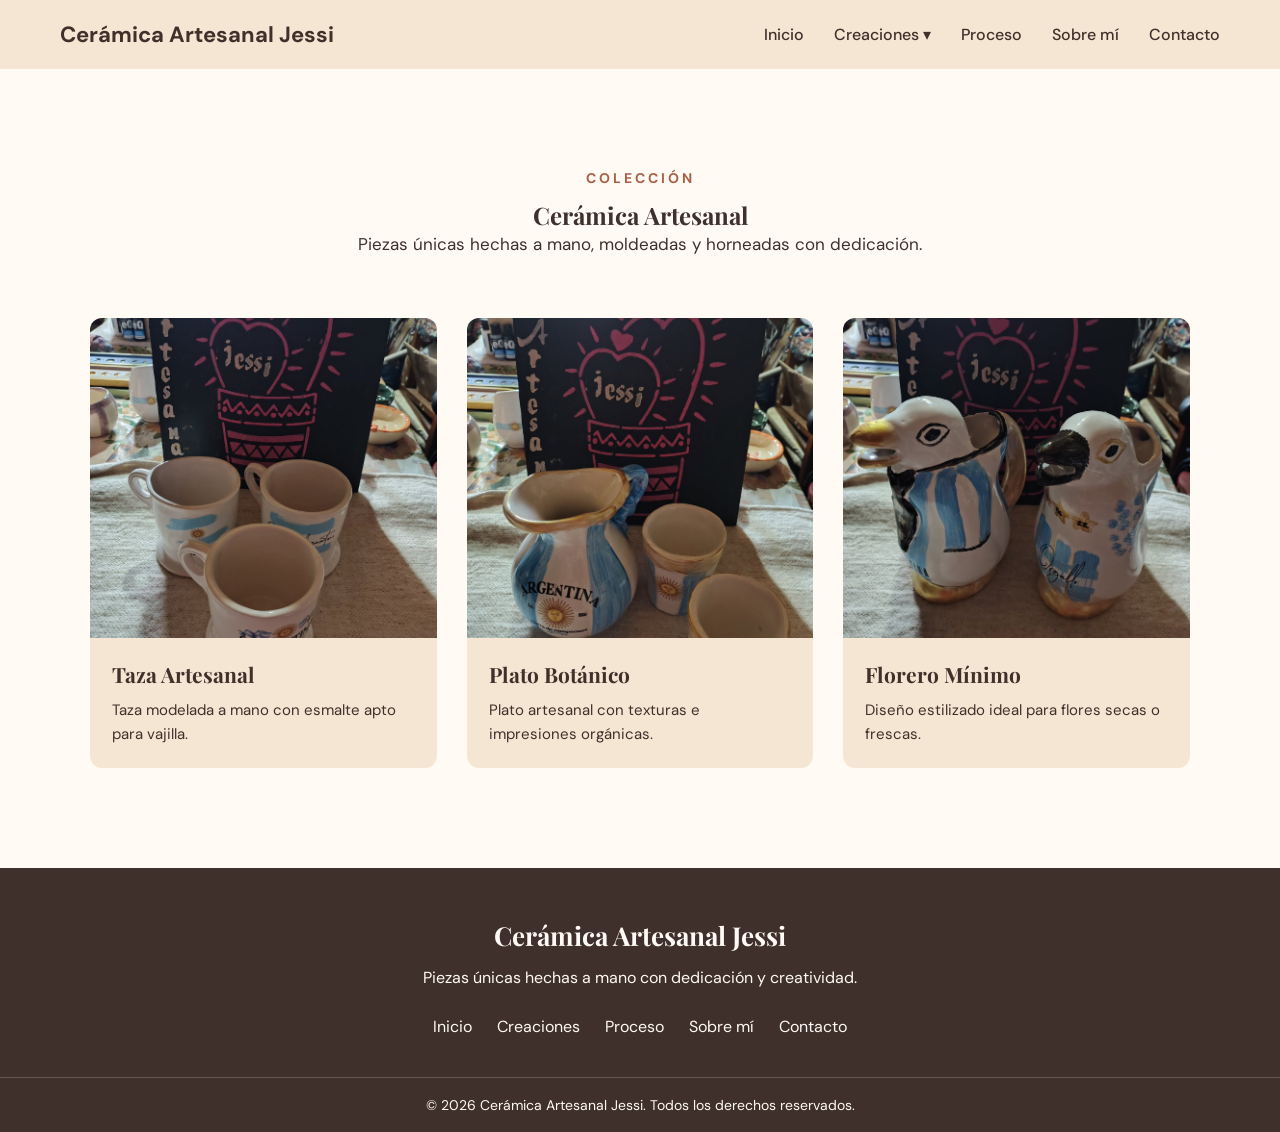
==== ceramica.html @ e585d8b5 "version 1.2" ====
<!DOCTYPE html>
<html lang="es">

<head>
    <meta charset="UTF-8">
    <meta name="viewport" content="width=device-width, initial-scale=1.0">
    <title> Cerámica Artesanal </title>

    <link rel="preconnect" href="https://fonts.googleapis.com">
    <link rel="preconnect" href="https://fonts.gstatic.com" crossorigin>
    <link href="https://fonts.googleapis.com/css2?family=DM+Sans:wght@400;500;600;700&family=Playfair+Display:wght@500;600;700&display=swap" rel="stylesheet">

    <link rel="stylesheet" href="css/style.css">
</head>

<body>

    <nav>
        <div class="logo">
            Cerámica Artesanal Jessi
        </div>

        <button class="menu-toggle" aria-label="Abrir menú">
            ☰
        </button>

        <ul>
            <li><a href="index.html">Inicio</a></li>
            <li class="dropdown">
                <a href="creaciones.html" class="dropdown-link">Creaciones ▾</a>
                <ul class="dropdown-menu">
                    <li><a href="ceramica.html">Cerámica</a></li>
                    <li><a href="sahumerios.html">Sahumerios</a></li>
                    <li><a href="jabones.html">Jabones</a></li>
                    <li><a href="velas.html">Velas</a></li>
                </ul>
            </li>
            <li><a href="index.html#proceso">Proceso</a></li>
            <li><a href="index.html#sobre-mi">Sobre mí</a></li>
            <li><a href="index.html#contacto">Contacto</a></li>
        </ul>
    </nav>

    <main>
        <section class="creaciones">

            <div class="seccion-titulo">
                <p class="subtitulo">COLECCIÓN</p>
                <h1>Cerámica Artesanal</h1>
                <p>
                    Piezas únicas hechas a mano, moldeadas y horneadas con dedicación.
                </p>
            </div>

            <div class="galeria">

                <div class="pieza">
                    <img src="img/pieza1.jpg" alt="Taza de cerámica artesanal">
                    <div class="pieza-info">
                        <h3>Taza Artesanal</h3>
                        <p>Taza modelada a mano con esmalte apto para vajilla.</p>
                    </div>
                </div>

                <div class="pieza">
                    <img src="img/pieza2.jpg" alt="Plato decorativo de cerámica">
                    <div class="pieza-info">
                        <h3>Plato Botánico</h3>
                        <p>Plato artesanal con texturas e impresiones orgánicas.</p>
                    </div>
                </div>

                <div class="pieza">
                    <img src="img/pieza3.jpg" alt="Florero de cerámica">
                    <div class="pieza-info">
                        <h3>Florero Mínimo</h3>
                        <p>Diseño estilizado ideal para flores secas o frescas.</p>
                    </div>
                </div>

            </div>

        </section>
    </main>

    <footer>
        <div class="footer-contenido">
            <h3>Cerámica Artesanal Jessi</h3>
            <p>Piezas únicas hechas a mano con dedicación y creatividad.</p>

            <div class="footer-links">
                <a href="index.html">Inicio</a>
                <a href="creaciones.html">Creaciones</a>
                <a href="index.html#proceso">Proceso</a>
                <a href="index.html#sobre-mi">Sobre mí</a>
                <a href="index.html#contacto">Contacto</a>
            </div>
        </div>

        <div class="footer-final">
            <p>© 2026 Cerámica Artesanal Jessi. Todos los derechos reservados.</p>
        </div>
    </footer>

    <script src="js/script.js"></script>

</body>

</html>
---- css/style.css ----
* {
  margin: 0;
  padding: 0;
  box-sizing: border-box;
  }

html {
scroll-behavior: smooth;
}

body {
font-family: "DM Sans", sans-serif;
h1,
h2,
h3 {
    font-family: "Playfair Display", serif;
}
background-color: #FFFAF3;
color: #3F302B;
}

nav {
width: 100%;
padding: 20px 60px;

display: flex;
justify-content: space-between;
align-items: center;

background-color: #F5E6D3;

}

.logo {
font-size: 22px;
font-weight: bold;
}

nav ul {
display: flex;
gap: 30px;
list-style: none;
}

nav a {
text-decoration: none;
color: #3F302B;
font-weight: 500;
}

nav a:hover {
color: #A85F45;
}

.hero {
min-height: 85vh;

display: flex;
align-items: center;
justify-content: center;

text-align: center;

padding: 40px 20px;

background-color: #F5E6D3;

background-image: linear-gradient(
rgba(63, 48, 43, 0.45),
rgba(63, 48, 43, 0.45)
), url("../img/hero.jpg");

background-size: cover;
background-position: center;
background-repeat: no-repeat;

color: white;


}

.hero-contenido {
max-width: 750px;
}

.hero .subtitulo {
font-size: 14px;
letter-spacing: 3px;
font-weight: bold;
color: #A85F45;
margin-bottom: 15px;
}

.hero h1 {
font-size: 56px;
line-height: 1.1;
margin-bottom: 20px;
}

.hero p {
font-size: 18px;
line-height: 1.6;
margin-bottom: 30px;
}

.boton {
    display: inline-block;

    padding: 14px 30px;

    background-color: #A85F45;
    color: white;

    text-decoration: none;
    font-weight: bold;

    border-radius: 5px;

    transition: transform 0.3s ease, background-color 0.3s ease;
}

.boton:hover {
    background-color: #6F5145;
    transform: translateY(-3px);
}

.boton:hover {
background-color: #6F5145;
}

.creaciones {
padding: 100px 60px;
background-color: #FFFAF3;
}

.seccion-titulo {
text-align: center;
max-width: 700px;
margin: 0 auto 60px;
}

.seccion-titulo .subtitulo {
font-size: 14px;
letter-spacing: 3px;
font-weight: bold;
color: #A85F45;
margin-bottom: 12px;
}

.seccion-titulo h2 {
font-size: 40px;
margin-bottom: 15px;
}

.seccion-titulo > p:last-child {
font-size: 17px;
line-height: 1.6;
}

.galeria {
display: grid;
grid-template-columns: repeat(3, 1fr);
gap: 30px;
max-width: 1100px;
margin: 0 auto;
}

.pieza {
    background-color: #F5E6D3;
    border-radius: 12px;
    overflow: hidden;
    transition: transform 0.3s ease, box-shadow 0.3s ease;
}

.pieza:hover {
    transform: translateY(-8px);
    box-shadow: 0 15px 30px rgba(63, 48, 43, 0.15);
}

.pieza img {
    width: 100%;
    height: 320px;
    object-fit: cover;
    display: block;
    transition: transform 0.5s ease;
}

.pieza:hover img {
    transform: scale(1.05);
}

.pieza-info {
    padding: 22px;
}

.pieza-info h3 {
    font-size: 21px;
    margin-bottom: 10px;
}

.pieza-info p {
    font-size: 15px;
    line-height: 1.6;
    margin: 0;
}

.proceso {
padding: 100px 60px;
background-color: #F5E6D3;
}

.pasos {
max-width: 1100px;
margin: 0 auto;

display: grid;
grid-template-columns: repeat(4, 1fr);
gap: 25px;

}

.paso {
background-color: #FFFAF3;
padding: 35px 25px;
border-radius: 12px;

text-align: center;

transition: transform 0.3s ease;

}

.paso:hover {
transform: translateY(-8px);
}

.paso span {
display: block;

font-size: 18px;
font-weight: bold;

color: #A85F45;

margin-bottom: 20px;

}

.paso h3 {
font-size: 22px;
margin-bottom: 15px;
}

.paso p {
font-size: 16px;
line-height: 1.6;
}

.sobre-mi {
padding: 100px 60px;

display: grid;
grid-template-columns: 1fr 1fr;
gap: 70px;

align-items: center;

max-width: 1200px;
margin: 0 auto;

}

.sobre-mi-imagen img {
width: 100%;
height: 500px;

object-fit: cover;

border-radius: 14px;

}

.sobre-mi-contenido {
max-width: 550px;
}

.sobre-mi-contenido .subtitulo {
font-size: 14px;
letter-spacing: 3px;
font-weight: bold;
color: #A85F45;

margin-bottom: 12px;

}

.sobre-mi-contenido h2 {
font-size: 42px;
margin-bottom: 25px;
}

.sobre-mi-contenido p {
font-size: 17px;
line-height: 1.8;
margin-bottom: 20px;
}

.contacto {
padding: 100px 60px;
background-color: #F5E6D3;
}

.contacto-contenido {
max-width: 1100px;
margin: 0 auto;

display: grid;
grid-template-columns: 1fr 1fr;
gap: 60px;

}

.contacto-info,
.contacto-formulario {
background-color: #FFFAF3;
padding: 40px;
border-radius: 14px;
}

.contacto-info h3,
.contacto-formulario h3 {
font-size: 28px;
margin-bottom: 25px;
}

.contacto-info p {
font-size: 17px;
margin-bottom: 18px;
}

.contacto-formulario form {
display: flex;
flex-direction: column;
gap: 15px;
}

.contacto-formulario input,
.contacto-formulario textarea {
width: 100%;
padding: 14px;

border: 1px solid #D8C2AD;
border-radius: 6px;

font-family: inherit;
font-size: 16px;

background-color: white;

}

.contacto-formulario textarea {
min-height: 150px;
resize: vertical;
}

.contacto-formulario button {
padding: 14px;

border: none;
border-radius: 6px;

background-color: #A85F45;
color: white;

font-size: 16px;
font-weight: bold;

cursor: pointer;

transition: 0.3s;

}

.contacto-formulario button:hover {
background-color: #6F5145;
}

.contacto-enlace {
    display: block;

    padding: 14px 16px;
    margin-bottom: 12px;

    border: 1px solid #E5D5C5;
    border-radius: 8px;

    color: #3F302B;
    text-decoration: none;
    font-size: 17px;

    transition: transform 0.3s ease, background-color 0.3s ease;
}

.contacto-enlace:hover {
    background-color: #F5E6D3;
    transform: translateX(5px);
}

.contacto-formulario input:focus,
.contacto-formulario textarea:focus {
    outline: none;
    border-color: #A85F45;
    box-shadow: 0 0 0 3px rgba(168, 95, 69, 0.12);
}

.contacto-formulario button {
    width: 100%;
}

footer {
background-color: #3F302B;
color: #FFFAF3;
padding-top: 50px;
}

.footer-contenido {
max-width: 1100px;
margin: 0 auto;
padding: 0 30px 40px;

text-align: center;

}

.footer-contenido h3 {
font-size: 26px;
margin-bottom: 12px;
}

.footer-contenido > p {
font-size: 16px;
line-height: 1.6;
margin-bottom: 25px;
}

.footer-links {
display: flex;
justify-content: center;
gap: 25px;
flex-wrap: wrap;
}

.footer-links a {
color: #FFFAF3;
text-decoration: none;
transition: 0.3s;
}

.footer-links a:hover {
color: #D8A18B;
}

.footer-final {
text-align: center;
padding: 18px;
border-top: 1px solid rgba(255, 250, 243, 0.2);
}

.footer-final p {
font-size: 14px;
}

.visor {
    position: fixed;
    top: 0;
    left: 0;

    width: 100%;
    height: 100%;

    background-color: rgba(0, 0, 0, 0.85);

    display: flex;
    align-items: center;
    justify-content: center;

    padding: 40px;

    z-index: 9999;

    cursor: pointer;
}

.visor img {
    max-width: 90%;
    max-height: 90%;

    object-fit: contain;

    border-radius: 10px;
}

/* ==============================
   RESPONSIVE
   ============================== */

@media (max-width: 900px) {

    nav {
        padding: 20px 30px;
    }

    nav ul {
        gap: 18px;
    }

    .categorias-creaciones {
    grid-template-columns: 1fr;
}

    .galeria {
        grid-template-columns: repeat(2, 1fr);
    }

    .pasos {
        grid-template-columns: repeat(2, 1fr);
    }

    .sobre-mi {
        grid-template-columns: 1fr;
        gap: 40px;
    }

    .sobre-mi-imagen img {
        height: 400px;
    }

    .contacto-contenido {
        grid-template-columns: 1fr;
    }

}

.menu-toggle {
    display: none;
}

@media (max-width: 600px) {

    nav {
    display: flex;
    flex-wrap: wrap;
    flex-direction: row;

    justify-content: space-between;
    align-items: center;

    gap: 0;

    padding: 20px;
}

nav ul {
    display: none;

    width: 100%;

    flex-direction: column;
    align-items: center;

    gap: 18px;

    padding-top: 20px;
}

nav ul.menu-abierto {
    display: flex;
}

    nav a {
        font-size: 14px;
    }

    .logo {
    font-size: 18px;
    white-space: nowrap;
    }

    .hero {
        min-height: 80vh;
        padding: 30px 20px;
    }

    .hero h1 {
        font-size: 40px;
    }

    .hero p {
        font-size: 16px;
    }

    .creaciones,
    .proceso,
    .sobre-mi,
    .contacto {
        padding: 70px 20px;
    }

    .seccion-titulo h2 {
        font-size: 32px;
    }

    .galeria {
        grid-template-columns: 1fr;
    }

    .pasos {
        grid-template-columns: 1fr;
    }

    .pieza img {
        height: 280px;
    }

    .sobre-mi-imagen img {
        height: 350px;
    }

    .contacto-info,
    .contacto-formulario {
        padding: 30px 25px;
    }

    .footer-links {
        gap: 15px;
    }

    .menu-toggle {
    display: block;

    background: none;
    border: none;

    font-size: 28px;
    color: #3F302B;

    cursor: pointer;
    }

    .menu-toggle {
    display: block;
}

    .creaciones-principal {
    padding: 70px 20px;
}

.categoria-imagen {
    height: 240px;
}

.categoria-contenido h2 {
    font-size: 24px;
}

}

.pieza,
.paso,
.sobre-mi-imagen,
.sobre-mi-contenido,
.contacto-info,
.contacto-formulario {
    opacity: 0;
    transform: translateY(30px);
    transition: opacity 0.7s ease, transform 0.7s ease;
}

.mostrar {
    opacity: 1;
    transform: translateY(0);
}

.hero-contenido {
    animation: aparecerHero 1s ease-out;
}

@keyframes aparecerHero {
    from {
        opacity: 0;
        transform: translateY(25px);
    }

    to {
        opacity: 1;
        transform: translateY(0);
    }
}

/* ==============================
   PÁGINA DE CREACIONES
   ============================== */

.creaciones-principal {
    padding: 100px 60px;
    min-height: 70vh;
}

.categorias-creaciones {
    max-width: 1100px;
    margin: 0 auto;

    display: grid;
    grid-template-columns: repeat(2, 1fr);
    gap: 30px;
}

.categoria-creacion {
    display: flex;
    flex-direction: column;

    background-color: #F5E6D3;

    border-radius: 14px;
    overflow: hidden;

    text-decoration: none;
    color: #3F302B;

    transition: transform 0.3s ease, box-shadow 0.3s ease;
}

.categoria-creacion:hover {
    transform: translateY(-8px);
    box-shadow: 0 15px 30px rgba(63, 48, 43, 0.15);
}

.categoria-imagen {
    width: 100%;
    height: 280px;
    overflow: hidden;
}

.categoria-imagen img {
    width: 100%;
    height: 100%;

    object-fit: cover;

    display: block;

    transition: transform 0.5s ease;
}

.categoria-creacion:hover .categoria-imagen img {
    transform: scale(1.05);
}

.categoria-contenido {
    padding: 25px;
}

.categoria-contenido h2 {
    font-size: 28px;
    margin-bottom: 12px;
}

.categoria-contenido p {
    font-size: 16px;
    line-height: 1.6;
    margin-bottom: 18px;
}

.categoria-contenido span {
    font-size: 15px;
    font-weight: bold;
    color: #A85F45;
}

/* ==============================
   MENÚ DESPLEGABLE (DROPDOWN)
   ============================== */

nav ul li.dropdown {
    position: relative;
}

.dropdown-menu {
    display: none;
    position: absolute;
    top: 100%;
    left: 0;
    background-color: #F5E6D3;
    min-width: 170px;
    box-shadow: 0 8px 16px rgba(63, 48, 43, 0.15);
    border-radius: 8px;
    padding: 10px 0;
    z-index: 1000;
    flex-direction: column;
    gap: 0;
}

.dropdown-menu li {
    width: 100%;
}

.dropdown-menu a {
    display: block;
    padding: 10px 20px;
    font-size: 15px;
    color: #3F302B;
    transition: background-color 0.2s ease, color 0.2s ease;
}

.dropdown-menu a:hover {
    background-color: #EBD5C1;
    color: #A85F45;
}

/* Mostrar menú al pasar el mouse (en desktop) */
nav ul li.dropdown:hover .dropdown-menu {
    display: flex;
}

/* Botón ver colección dentro de tarjetas */
.boton-categoria {
    display: inline-block;
    margin-top: 12px;
    color: #A85F45;
    font-weight: bold;
    text-decoration: none;
    transition: color 0.3s ease;
}

.boton-categoria:hover {
    color: #6F5145;
}
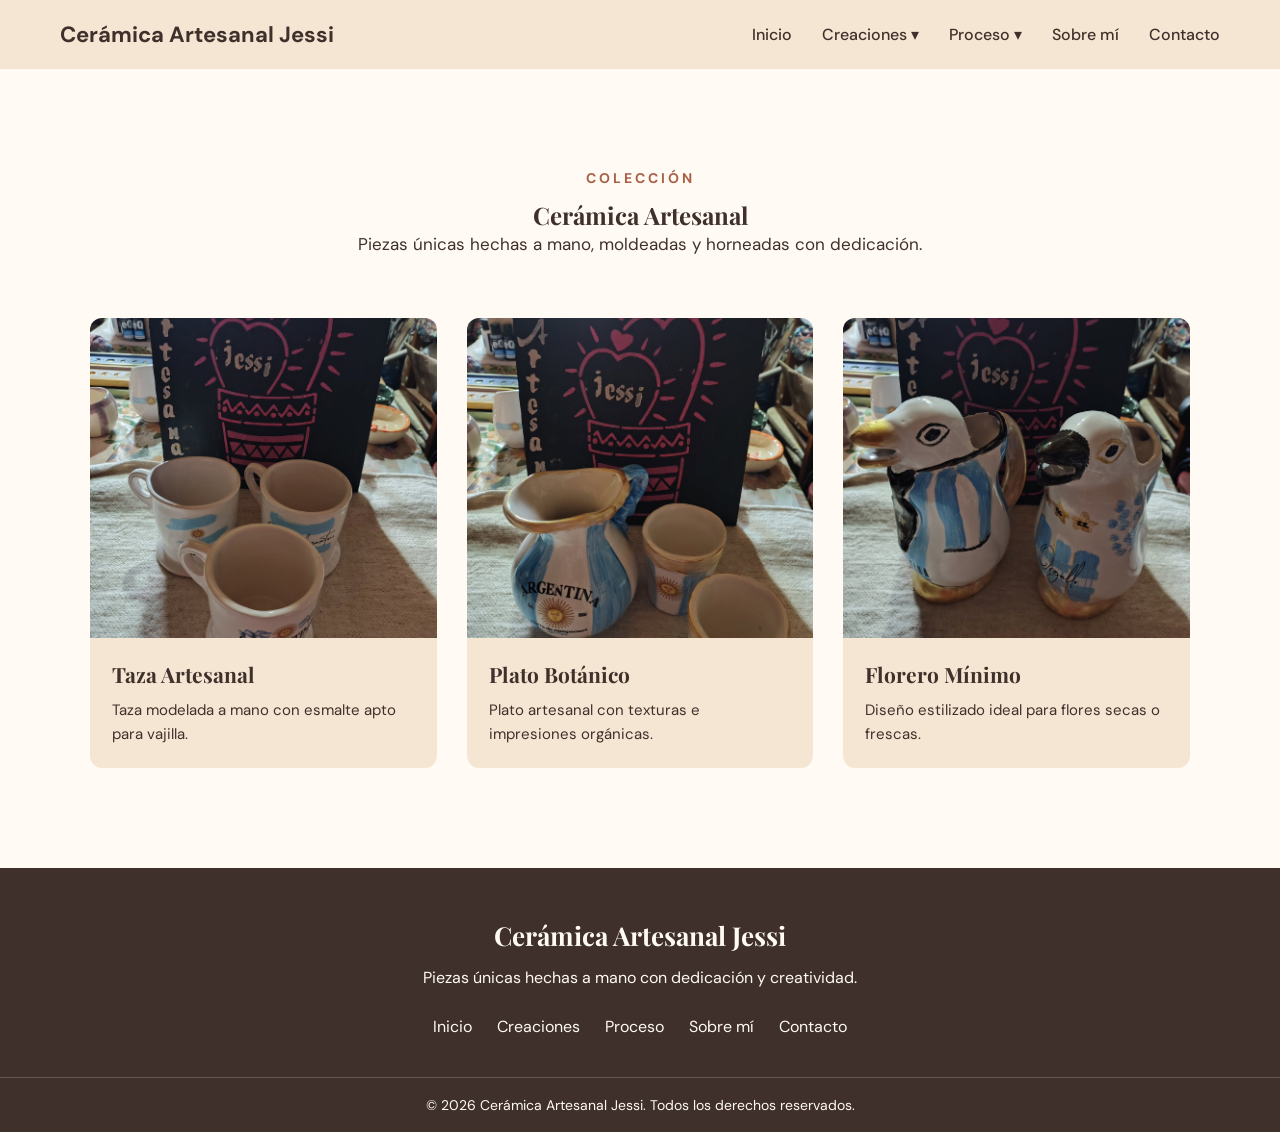
==== commit 1107832a: "Actualizada la seccion de procesos en el index a categorias principales" ====
--- a/ceramica.html
+++ b/ceramica.html
@@ -16,30 +16,38 @@
 <body>
 
     <nav>
-        <div class="logo">
-            Cerámica Artesanal Jessi
-        </div>
+    <div class="logo">
+        Cerámica Artesanal Jessi
+    </div>
 
-        <button class="menu-toggle" aria-label="Abrir menú">
-            ☰
-        </button>
+    <button class="menu-toggle" aria-label="Abrir menú">
+        ☰
+    </button>
 
-        <ul>
-            <li><a href="index.html">Inicio</a></li>
-            <li class="dropdown">
-                <a href="creaciones.html" class="dropdown-link">Creaciones ▾</a>
-                <ul class="dropdown-menu">
-                    <li><a href="ceramica.html">Cerámica</a></li>
-                    <li><a href="sahumerios.html">Sahumerios</a></li>
-                    <li><a href="jabones.html">Jabones</a></li>
-                    <li><a href="velas.html">Velas</a></li>
-                </ul>
-            </li>
-            <li><a href="index.html#proceso">Proceso</a></li>
-            <li><a href="index.html#sobre-mi">Sobre mí</a></li>
-            <li><a href="index.html#contacto">Contacto</a></li>
-        </ul>
-    </nav>
+    <ul>
+        <li><a href="index.html">Inicio</a></li>
+        <li class="dropdown">
+            <a href="creaciones.html" class="dropdown-link">Creaciones ▾</a>
+            <ul class="dropdown-menu">
+                <li><a href="ceramica.html">Cerámica</a></li>
+                <li><a href="sahumerios.html">Sahumerios</a></li>
+                <li><a href="jabones.html">Jabones</a></li>
+                <li><a href="velas.html">Velas</a></li>
+            </ul>
+        </li>
+        <li class="dropdown">
+            <a href="proceso.html" class="dropdown-link">Proceso ▾</a>
+            <ul class="dropdown-menu">
+                <li><a href="proceso-ceramica.html">Proceso de Cerámica</a></li>
+                <li><a href="proceso-sahumerios.html">Proceso de Sahumerios</a></li>
+                <li><a href="proceso-jabones.html">Proceso de Jabones</a></li>
+                <li><a href="proceso-velas.html">Proceso de Velas</a></li>
+            </ul>
+        </li>
+        <li><a href="index.html#sobre-mi">Sobre mí</a></li>
+        <li><a href="index.html#contacto">Contacto</a></li>
+    </ul>
+</nav>
 
     <main>
         <section class="creaciones">
--- a/css/style.css
+++ b/css/style.css
@@ -207,6 +207,15 @@
 .proceso {
 padding: 100px 60px;
 background-color: #F5E6D3;
+}
+
+/* Imagen representativa en las tarjetas de procesos */
+.paso .proceso-img {
+    width: 100%;
+    height: 200px;
+    object-fit: cover;
+    border-radius: 10px;
+    margin-bottom: 15px;
 }
 
 .pasos {
@@ -835,4 +844,36 @@
 
 .boton-categoria:hover {
     color: #6F5145;
+}
+
+/* ==============================
+   CONTENEDOR DE VIDEO
+   ============================== */
+
+.contenedor-video {
+    max-width: 900px;
+    margin: 0 auto 60px;
+    text-align: center;
+}
+
+.contenedor-video h2 {
+    font-size: 28px;
+    margin-bottom: 20px;
+}
+
+.video-wrapper {
+    position: relative;
+    width: 100%;
+    border-radius: 14px;
+    overflow: hidden;
+    box-shadow: 0 10px 25px rgba(63, 48, 43, 0.15);
+    background-color: #000;
+}
+
+.video-wrapper video,
+.video-wrapper iframe {
+    width: 100%;
+    max-height: 500px;
+    display: block;
+    border: none;
 }
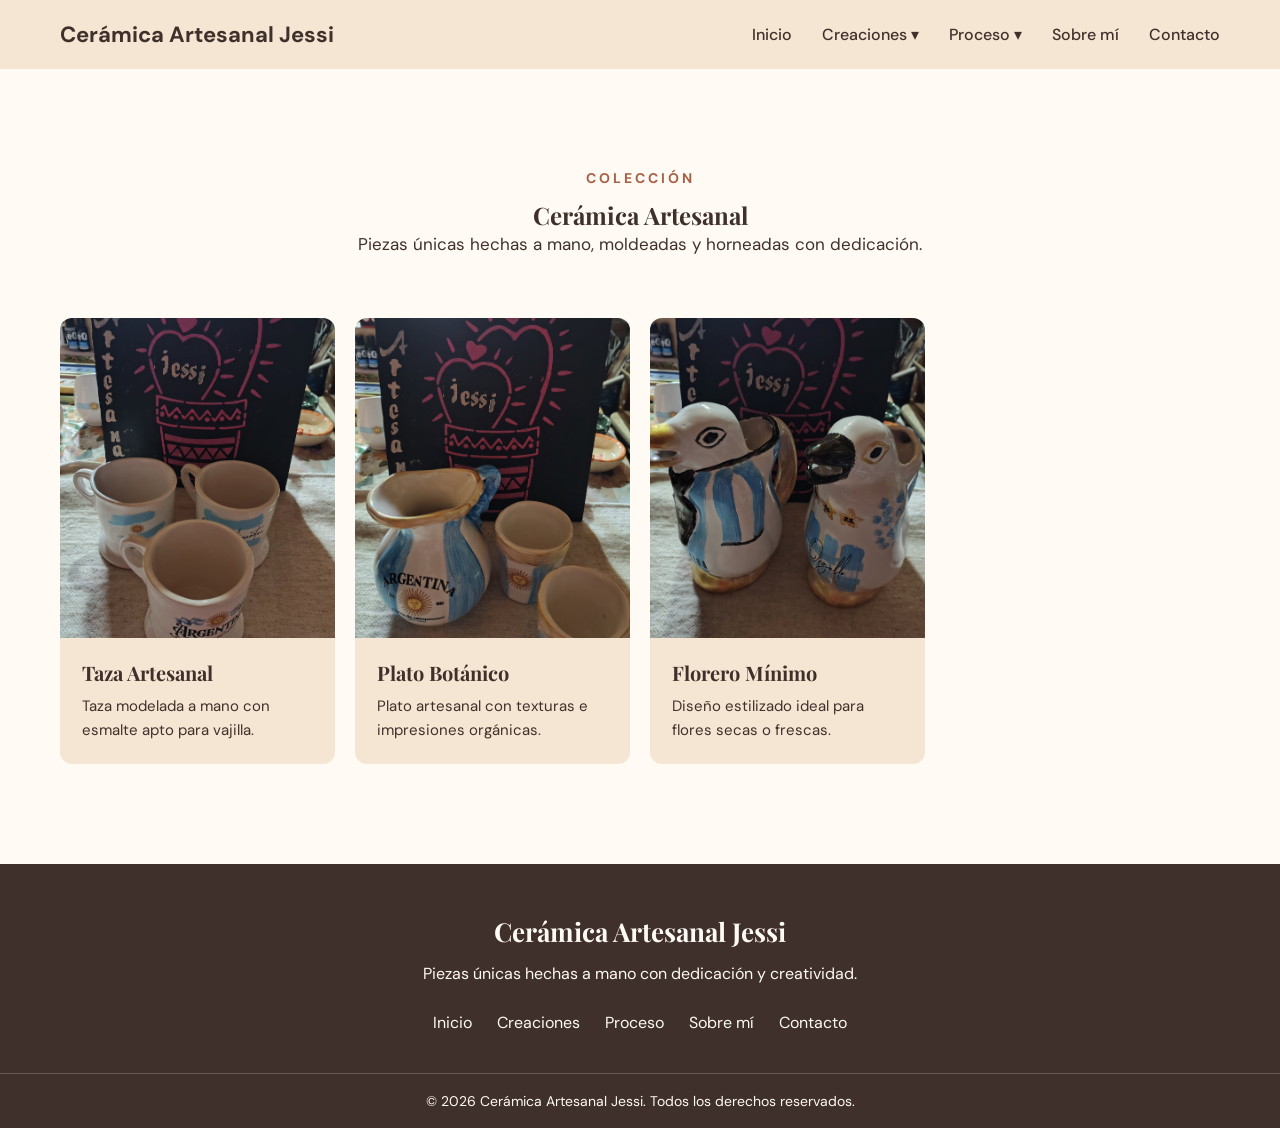
==== commit 61ff42d2: "Version Nueva" ====
--- a/ceramica.html
+++ b/ceramica.html
@@ -63,7 +63,7 @@
             <div class="galeria">
 
                 <div class="pieza">
-                    <img src="img/pieza1.jpg" alt="Taza de cerámica artesanal">
+                    <img src="img/Ceramica/Ceramica1.jpg" alt="Taza de cerámica artesanal">
                     <div class="pieza-info">
                         <h3>Taza Artesanal</h3>
                         <p>Taza modelada a mano con esmalte apto para vajilla.</p>
@@ -71,7 +71,7 @@
                 </div>
 
                 <div class="pieza">
-                    <img src="img/pieza2.jpg" alt="Plato decorativo de cerámica">
+                    <img src="img/Ceramica/Ceramica2.jpg" alt="Plato decorativo de cerámica">
                     <div class="pieza-info">
                         <h3>Plato Botánico</h3>
                         <p>Plato artesanal con texturas e impresiones orgánicas.</p>
@@ -79,7 +79,7 @@
                 </div>
 
                 <div class="pieza">
-                    <img src="img/pieza3.jpg" alt="Florero de cerámica">
+                    <img src="img/Ceramica/Ceramica3.jpg" alt="Florero de cerámica">
                     <div class="pieza-info">
                         <h3>Florero Mínimo</h3>
                         <p>Diseño estilizado ideal para flores secas o frescas.</p>
--- a/css/style.css
+++ b/css/style.css
@@ -1,796 +1,62 @@
 * {
-  margin: 0;
-  padding: 0;
-  box-sizing: border-box;
-  }
+    margin: 0;
+    padding: 0;
+    box-sizing: border-box;
+}
 
 html {
-scroll-behavior: smooth;
+    scroll-behavior: smooth;
 }
 
 body {
-font-family: "DM Sans", sans-serif;
-h1,
-h2,
-h3 {
+    font-family: "DM Sans", sans-serif;
+    background-color: #FFFAF3;
+    color: #3F302B;
+}
+
+h1, h2, h3 {
     font-family: "Playfair Display", serif;
 }
-background-color: #FFFAF3;
-color: #3F302B;
-}
+
+/* ==============================
+   NAVEGACIÓN
+   ============================== */
 
 nav {
-width: 100%;
-padding: 20px 60px;
-
-display: flex;
-justify-content: space-between;
-align-items: center;
-
-background-color: #F5E6D3;
-
+    width: 100%;
+    padding: 20px 60px;
+    display: flex;
+    justify-content: space-between;
+    align-items: center;
+    background-color: #F5E6D3;
 }
 
 .logo {
-font-size: 22px;
-font-weight: bold;
+    font-size: 22px;
+    font-weight: bold;
 }
 
 nav ul {
-display: flex;
-gap: 30px;
-list-style: none;
+    display: flex;
+    gap: 30px;
+    list-style: none;
 }
 
 nav a {
-text-decoration: none;
-color: #3F302B;
-font-weight: 500;
+    text-decoration: none;
+    color: #3F302B;
+    font-weight: 500;
 }
 
 nav a:hover {
-color: #A85F45;
-}
-
-.hero {
-min-height: 85vh;
-
-display: flex;
-align-items: center;
-justify-content: center;
-
-text-align: center;
-
-padding: 40px 20px;
-
-background-color: #F5E6D3;
-
-background-image: linear-gradient(
-rgba(63, 48, 43, 0.45),
-rgba(63, 48, 43, 0.45)
-), url("../img/hero.jpg");
-
-background-size: cover;
-background-position: center;
-background-repeat: no-repeat;
-
-color: white;
-
-
-}
-
-.hero-contenido {
-max-width: 750px;
-}
-
-.hero .subtitulo {
-font-size: 14px;
-letter-spacing: 3px;
-font-weight: bold;
-color: #A85F45;
-margin-bottom: 15px;
-}
-
-.hero h1 {
-font-size: 56px;
-line-height: 1.1;
-margin-bottom: 20px;
-}
-
-.hero p {
-font-size: 18px;
-line-height: 1.6;
-margin-bottom: 30px;
-}
-
-.boton {
-    display: inline-block;
-
-    padding: 14px 30px;
-
-    background-color: #A85F45;
-    color: white;
-
-    text-decoration: none;
-    font-weight: bold;
-
-    border-radius: 5px;
-
-    transition: transform 0.3s ease, background-color 0.3s ease;
-}
-
-.boton:hover {
-    background-color: #6F5145;
-    transform: translateY(-3px);
-}
-
-.boton:hover {
-background-color: #6F5145;
-}
-
-.creaciones {
-padding: 100px 60px;
-background-color: #FFFAF3;
-}
-
-.seccion-titulo {
-text-align: center;
-max-width: 700px;
-margin: 0 auto 60px;
-}
-
-.seccion-titulo .subtitulo {
-font-size: 14px;
-letter-spacing: 3px;
-font-weight: bold;
-color: #A85F45;
-margin-bottom: 12px;
-}
-
-.seccion-titulo h2 {
-font-size: 40px;
-margin-bottom: 15px;
-}
-
-.seccion-titulo > p:last-child {
-font-size: 17px;
-line-height: 1.6;
-}
-
-.galeria {
-display: grid;
-grid-template-columns: repeat(3, 1fr);
-gap: 30px;
-max-width: 1100px;
-margin: 0 auto;
-}
-
-.pieza {
-    background-color: #F5E6D3;
-    border-radius: 12px;
-    overflow: hidden;
-    transition: transform 0.3s ease, box-shadow 0.3s ease;
-}
-
-.pieza:hover {
-    transform: translateY(-8px);
-    box-shadow: 0 15px 30px rgba(63, 48, 43, 0.15);
-}
-
-.pieza img {
-    width: 100%;
-    height: 320px;
-    object-fit: cover;
-    display: block;
-    transition: transform 0.5s ease;
-}
-
-.pieza:hover img {
-    transform: scale(1.05);
-}
-
-.pieza-info {
-    padding: 22px;
-}
-
-.pieza-info h3 {
-    font-size: 21px;
-    margin-bottom: 10px;
-}
-
-.pieza-info p {
-    font-size: 15px;
-    line-height: 1.6;
-    margin: 0;
-}
-
-.proceso {
-padding: 100px 60px;
-background-color: #F5E6D3;
-}
-
-/* Imagen representativa en las tarjetas de procesos */
-.paso .proceso-img {
-    width: 100%;
-    height: 200px;
-    object-fit: cover;
-    border-radius: 10px;
-    margin-bottom: 15px;
-}
-
-.pasos {
-max-width: 1100px;
-margin: 0 auto;
-
-display: grid;
-grid-template-columns: repeat(4, 1fr);
-gap: 25px;
-
-}
-
-.paso {
-background-color: #FFFAF3;
-padding: 35px 25px;
-border-radius: 12px;
-
-text-align: center;
-
-transition: transform 0.3s ease;
-
-}
-
-.paso:hover {
-transform: translateY(-8px);
-}
-
-.paso span {
-display: block;
-
-font-size: 18px;
-font-weight: bold;
-
-color: #A85F45;
-
-margin-bottom: 20px;
-
-}
-
-.paso h3 {
-font-size: 22px;
-margin-bottom: 15px;
-}
-
-.paso p {
-font-size: 16px;
-line-height: 1.6;
-}
-
-.sobre-mi {
-padding: 100px 60px;
-
-display: grid;
-grid-template-columns: 1fr 1fr;
-gap: 70px;
-
-align-items: center;
-
-max-width: 1200px;
-margin: 0 auto;
-
-}
-
-.sobre-mi-imagen img {
-width: 100%;
-height: 500px;
-
-object-fit: cover;
-
-border-radius: 14px;
-
-}
-
-.sobre-mi-contenido {
-max-width: 550px;
-}
-
-.sobre-mi-contenido .subtitulo {
-font-size: 14px;
-letter-spacing: 3px;
-font-weight: bold;
-color: #A85F45;
-
-margin-bottom: 12px;
-
-}
-
-.sobre-mi-contenido h2 {
-font-size: 42px;
-margin-bottom: 25px;
-}
-
-.sobre-mi-contenido p {
-font-size: 17px;
-line-height: 1.8;
-margin-bottom: 20px;
-}
-
-.contacto {
-padding: 100px 60px;
-background-color: #F5E6D3;
-}
-
-.contacto-contenido {
-max-width: 1100px;
-margin: 0 auto;
-
-display: grid;
-grid-template-columns: 1fr 1fr;
-gap: 60px;
-
-}
-
-.contacto-info,
-.contacto-formulario {
-background-color: #FFFAF3;
-padding: 40px;
-border-radius: 14px;
-}
-
-.contacto-info h3,
-.contacto-formulario h3 {
-font-size: 28px;
-margin-bottom: 25px;
-}
-
-.contacto-info p {
-font-size: 17px;
-margin-bottom: 18px;
-}
-
-.contacto-formulario form {
-display: flex;
-flex-direction: column;
-gap: 15px;
-}
-
-.contacto-formulario input,
-.contacto-formulario textarea {
-width: 100%;
-padding: 14px;
-
-border: 1px solid #D8C2AD;
-border-radius: 6px;
-
-font-family: inherit;
-font-size: 16px;
-
-background-color: white;
-
-}
-
-.contacto-formulario textarea {
-min-height: 150px;
-resize: vertical;
-}
-
-.contacto-formulario button {
-padding: 14px;
-
-border: none;
-border-radius: 6px;
-
-background-color: #A85F45;
-color: white;
-
-font-size: 16px;
-font-weight: bold;
-
-cursor: pointer;
-
-transition: 0.3s;
-
-}
-
-.contacto-formulario button:hover {
-background-color: #6F5145;
-}
-
-.contacto-enlace {
-    display: block;
-
-    padding: 14px 16px;
-    margin-bottom: 12px;
-
-    border: 1px solid #E5D5C5;
-    border-radius: 8px;
-
-    color: #3F302B;
-    text-decoration: none;
-    font-size: 17px;
-
-    transition: transform 0.3s ease, background-color 0.3s ease;
-}
-
-.contacto-enlace:hover {
-    background-color: #F5E6D3;
-    transform: translateX(5px);
-}
-
-.contacto-formulario input:focus,
-.contacto-formulario textarea:focus {
-    outline: none;
-    border-color: #A85F45;
-    box-shadow: 0 0 0 3px rgba(168, 95, 69, 0.12);
-}
-
-.contacto-formulario button {
-    width: 100%;
-}
-
-footer {
-background-color: #3F302B;
-color: #FFFAF3;
-padding-top: 50px;
-}
-
-.footer-contenido {
-max-width: 1100px;
-margin: 0 auto;
-padding: 0 30px 40px;
-
-text-align: center;
-
-}
-
-.footer-contenido h3 {
-font-size: 26px;
-margin-bottom: 12px;
-}
-
-.footer-contenido > p {
-font-size: 16px;
-line-height: 1.6;
-margin-bottom: 25px;
-}
-
-.footer-links {
-display: flex;
-justify-content: center;
-gap: 25px;
-flex-wrap: wrap;
-}
-
-.footer-links a {
-color: #FFFAF3;
-text-decoration: none;
-transition: 0.3s;
-}
-
-.footer-links a:hover {
-color: #D8A18B;
-}
-
-.footer-final {
-text-align: center;
-padding: 18px;
-border-top: 1px solid rgba(255, 250, 243, 0.2);
-}
-
-.footer-final p {
-font-size: 14px;
-}
-
-.visor {
-    position: fixed;
-    top: 0;
-    left: 0;
-
-    width: 100%;
-    height: 100%;
-
-    background-color: rgba(0, 0, 0, 0.85);
-
-    display: flex;
-    align-items: center;
-    justify-content: center;
-
-    padding: 40px;
-
-    z-index: 9999;
-
-    cursor: pointer;
-}
-
-.visor img {
-    max-width: 90%;
-    max-height: 90%;
-
-    object-fit: contain;
-
-    border-radius: 10px;
-}
-
-/* ==============================
-   RESPONSIVE
-   ============================== */
-
-@media (max-width: 900px) {
-
-    nav {
-        padding: 20px 30px;
-    }
-
-    nav ul {
-        gap: 18px;
-    }
-
-    .categorias-creaciones {
-    grid-template-columns: 1fr;
-}
-
-    .galeria {
-        grid-template-columns: repeat(2, 1fr);
-    }
-
-    .pasos {
-        grid-template-columns: repeat(2, 1fr);
-    }
-
-    .sobre-mi {
-        grid-template-columns: 1fr;
-        gap: 40px;
-    }
-
-    .sobre-mi-imagen img {
-        height: 400px;
-    }
-
-    .contacto-contenido {
-        grid-template-columns: 1fr;
-    }
-
+    color: #A85F45;
 }
 
 .menu-toggle {
     display: none;
 }
 
-@media (max-width: 600px) {
-
-    nav {
-    display: flex;
-    flex-wrap: wrap;
-    flex-direction: row;
-
-    justify-content: space-between;
-    align-items: center;
-
-    gap: 0;
-
-    padding: 20px;
-}
-
-nav ul {
-    display: none;
-
-    width: 100%;
-
-    flex-direction: column;
-    align-items: center;
-
-    gap: 18px;
-
-    padding-top: 20px;
-}
-
-nav ul.menu-abierto {
-    display: flex;
-}
-
-    nav a {
-        font-size: 14px;
-    }
-
-    .logo {
-    font-size: 18px;
-    white-space: nowrap;
-    }
-
-    .hero {
-        min-height: 80vh;
-        padding: 30px 20px;
-    }
-
-    .hero h1 {
-        font-size: 40px;
-    }
-
-    .hero p {
-        font-size: 16px;
-    }
-
-    .creaciones,
-    .proceso,
-    .sobre-mi,
-    .contacto {
-        padding: 70px 20px;
-    }
-
-    .seccion-titulo h2 {
-        font-size: 32px;
-    }
-
-    .galeria {
-        grid-template-columns: 1fr;
-    }
-
-    .pasos {
-        grid-template-columns: 1fr;
-    }
-
-    .pieza img {
-        height: 280px;
-    }
-
-    .sobre-mi-imagen img {
-        height: 350px;
-    }
-
-    .contacto-info,
-    .contacto-formulario {
-        padding: 30px 25px;
-    }
-
-    .footer-links {
-        gap: 15px;
-    }
-
-    .menu-toggle {
-    display: block;
-
-    background: none;
-    border: none;
-
-    font-size: 28px;
-    color: #3F302B;
-
-    cursor: pointer;
-    }
-
-    .menu-toggle {
-    display: block;
-}
-
-    .creaciones-principal {
-    padding: 70px 20px;
-}
-
-.categoria-imagen {
-    height: 240px;
-}
-
-.categoria-contenido h2 {
-    font-size: 24px;
-}
-
-}
-
-.pieza,
-.paso,
-.sobre-mi-imagen,
-.sobre-mi-contenido,
-.contacto-info,
-.contacto-formulario {
-    opacity: 0;
-    transform: translateY(30px);
-    transition: opacity 0.7s ease, transform 0.7s ease;
-}
-
-.mostrar {
-    opacity: 1;
-    transform: translateY(0);
-}
-
-.hero-contenido {
-    animation: aparecerHero 1s ease-out;
-}
-
-@keyframes aparecerHero {
-    from {
-        opacity: 0;
-        transform: translateY(25px);
-    }
-
-    to {
-        opacity: 1;
-        transform: translateY(0);
-    }
-}
-
-/* ==============================
-   PÁGINA DE CREACIONES
-   ============================== */
-
-.creaciones-principal {
-    padding: 100px 60px;
-    min-height: 70vh;
-}
-
-.categorias-creaciones {
-    max-width: 1100px;
-    margin: 0 auto;
-
-    display: grid;
-    grid-template-columns: repeat(2, 1fr);
-    gap: 30px;
-}
-
-.categoria-creacion {
-    display: flex;
-    flex-direction: column;
-
-    background-color: #F5E6D3;
-
-    border-radius: 14px;
-    overflow: hidden;
-
-    text-decoration: none;
-    color: #3F302B;
-
-    transition: transform 0.3s ease, box-shadow 0.3s ease;
-}
-
-.categoria-creacion:hover {
-    transform: translateY(-8px);
-    box-shadow: 0 15px 30px rgba(63, 48, 43, 0.15);
-}
-
-.categoria-imagen {
-    width: 100%;
-    height: 280px;
-    overflow: hidden;
-}
-
-.categoria-imagen img {
-    width: 100%;
-    height: 100%;
-
-    object-fit: cover;
-
-    display: block;
-
-    transition: transform 0.5s ease;
-}
-
-.categoria-creacion:hover .categoria-imagen img {
-    transform: scale(1.05);
-}
-
-.categoria-contenido {
-    padding: 25px;
-}
-
-.categoria-contenido h2 {
-    font-size: 28px;
-    margin-bottom: 12px;
-}
-
-.categoria-contenido p {
-    font-size: 16px;
-    line-height: 1.6;
-    margin-bottom: 18px;
-}
-
-.categoria-contenido span {
-    font-size: 15px;
-    font-weight: bold;
-    color: #A85F45;
-}
-
-/* ==============================
-   MENÚ DESPLEGABLE (DROPDOWN)
-   ============================== */
-
+/* MENÚ DESPLEGABLE (DROPDOWN) */
 nav ul li.dropdown {
     position: relative;
 }
@@ -827,12 +93,214 @@
     color: #A85F45;
 }
 
-/* Mostrar menú al pasar el mouse (en desktop) */
 nav ul li.dropdown:hover .dropdown-menu {
     display: flex;
 }
 
-/* Botón ver colección dentro de tarjetas */
+/* ==============================
+   HERO
+   ============================== */
+
+.hero {
+    min-height: 85vh;
+    display: flex;
+    align-items: center;
+    justify-content: center;
+    text-align: center;
+    padding: 40px 20px;
+    background-color: #F5E6D3;
+    background-image: linear-gradient(
+        rgba(63, 48, 43, 0.45),
+        rgba(63, 48, 43, 0.45)
+    ), url("../img/hero.jpg");
+    background-size: cover;
+    background-position: center;
+    background-repeat: no-repeat;
+    color: white;
+}
+
+.hero-contenido {
+    max-width: 750px;
+    animation: aparecerHero 1s ease-out;
+}
+
+.hero .subtitulo {
+    font-size: 14px;
+    letter-spacing: 3px;
+    font-weight: bold;
+    color: #A85F45;
+    margin-bottom: 15px;
+}
+
+.hero h1 {
+    font-size: 56px;
+    line-height: 1.1;
+    margin-bottom: 20px;
+}
+
+.hero p {
+    font-size: 18px;
+    line-height: 1.6;
+    margin-bottom: 30px;
+}
+
+.boton {
+    display: inline-block;
+    padding: 14px 30px;
+    background-color: #A85F45;
+    color: white;
+    text-decoration: none;
+    font-weight: bold;
+    border-radius: 5px;
+    transition: transform 0.3s ease, background-color 0.3s ease;
+}
+
+.boton:hover {
+    background-color: #6F5145;
+    transform: translateY(-3px);
+}
+
+/* ==============================
+   SECCIONES Y TÍTULOS
+   ============================== */
+
+.seccion-titulo {
+    text-align: center;
+    max-width: 700px;
+    margin: 0 auto 60px;
+}
+
+.seccion-titulo .subtitulo {
+    font-size: 14px;
+    letter-spacing: 3px;
+    font-weight: bold;
+    color: #A85F45;
+    margin-bottom: 12px;
+}
+
+.seccion-titulo h2 {
+    font-size: 40px;
+    margin-bottom: 15px;
+}
+
+.seccion-titulo > p:last-child {
+    font-size: 17px;
+    line-height: 1.6;
+}
+
+/* ==============================
+   GALERÍA PRINCIPAL (INDEX)
+   ============================== */
+
+.creaciones {
+    padding: 100px 60px;
+    background-color: #FFFAF3;
+}
+
+.galeria {
+    display: grid;
+    grid-template-columns: repeat(4, 1fr); 
+    gap: 20px;
+    margin-top: 40px;
+}
+
+.pieza {
+    background-color: #F5E6D3;
+    border-radius: 12px;
+    overflow: hidden;
+    transition: transform 0.3s ease, box-shadow 0.3s ease;
+}
+
+.pieza:hover {
+    transform: translateY(-8px);
+    box-shadow: 0 15px 30px rgba(63, 48, 43, 0.15);
+}
+
+.pieza img {
+    width: 100%;
+    height: 320px;
+    object-fit: cover;
+    display: block;
+    transition: transform 0.5s ease;
+}
+
+.pieza:hover img {
+    transform: scale(1.05);
+}
+
+.pieza-info {
+    padding: 22px;
+}
+
+.pieza-info h3 {
+    font-size: 1.25rem;
+    line-height: 1.3;
+    word-break: normal;
+    overflow-wrap: break-word;
+    margin-bottom: 8px;
+}
+
+.pieza-info p {
+    font-size: 15px;
+    line-height: 1.6;
+    margin: 0;
+}
+
+/* ==============================
+   PROCESOS (INDEX)
+   ============================== */
+
+.proceso {
+    padding: 100px 60px;
+    background-color: #F5E6D3;
+}
+
+.pasos {
+    max-width: 1100px;
+    margin: 0 auto;
+    display: grid;
+    grid-template-columns: repeat(4, 1fr);
+    gap: 25px;
+}
+
+.paso {
+    background-color: #FFFAF3;
+    padding: 35px 25px;
+    border-radius: 12px;
+    text-align: center;
+    transition: transform 0.3s ease;
+}
+
+.paso:hover {
+    transform: translateY(-8px);
+}
+
+.paso .proceso-img {
+    width: 100%;
+    height: 200px;
+    object-fit: cover;
+    border-radius: 10px;
+    margin-bottom: 15px;
+}
+
+.paso span {
+    display: block;
+    font-size: 18px;
+    font-weight: bold;
+    color: #A85F45;
+    margin-bottom: 20px;
+}
+
+.paso h3 {
+    font-size: 22px;
+    margin-bottom: 15px;
+}
+
+.paso p {
+    font-size: 16px;
+    line-height: 1.6;
+}
+
 .boton-categoria {
     display: inline-block;
     margin-top: 12px;
@@ -847,7 +315,373 @@
 }
 
 /* ==============================
-   CONTENEDOR DE VIDEO
+   PÁGINA DE PROCESOS (GENERAL Y DETALLADA - ZIGZAG)
+   ============================== */
+
+.procesos-principal {
+    padding: 80px 40px;
+    min-height: 70vh;
+}
+
+.categorias-procesos {
+    max-width: 1100px;
+    margin: 0 auto;
+    display: grid;
+    grid-template-columns: repeat(2, 1fr);
+    gap: 30px;
+}
+
+.categoria-proceso {
+    display: flex;
+    flex-direction: column;
+    background-color: #F5E6D3;
+    border-radius: 14px;
+    overflow: hidden;
+    text-decoration: none;
+    color: #3F302B;
+    transition: transform 0.3s ease, box-shadow 0.3s ease;
+}
+
+.categoria-proceso:hover {
+    transform: translateY(-8px);
+    box-shadow: 0 15px 30px rgba(63, 48, 43, 0.15);
+}
+
+.categoria-proceso:hover .categoria-imagen img {
+    transform: scale(1.05);
+}
+
+/* ESTRUCTURA ZIGZAG DE PROCESOS ESPECÍFICOS */
+.contenedor-procesos-zigzag {
+    max-width: 1100px;
+    margin: 50px auto 0;
+    padding: 0 20px;
+    display: flex;
+    flex-direction: column;
+    gap: 60px;
+}
+
+.paso-card {
+    display: flex;
+    align-items: center;
+    gap: 40px;
+    background: #ffffff;
+    border-radius: 20px;
+    padding: 24px;
+    border: 1px solid rgba(0, 0, 0, 0.05);
+    box-shadow: 0 10px 30px rgba(0, 0, 0, 0.04);
+    transition: transform 0.3s ease, box-shadow 0.3s ease;
+}
+
+.paso-card:hover {
+    transform: translateY(-4px);
+    box-shadow: 0 15px 35px rgba(0, 0, 0, 0.08);
+}
+
+.paso-invertido {
+    flex-direction: row-reverse;
+}
+
+.paso-media {
+    flex: 1;
+    border-radius: 14px;
+    overflow: hidden;
+    max-height: 320px;
+}
+
+.paso-media video {
+    width: 100%;
+    height: 100%;
+    max-height: 320px;
+    object-fit: cover;
+    display: block;
+}
+
+.paso-info {
+    flex: 1;
+    padding: 20px;
+    position: relative;
+}
+
+.paso-badge {
+    display: inline-block;
+    background: #F4ECE4;
+    color: #A85F45;
+    font-weight: 700;
+    font-size: 14px;
+    padding: 6px 14px;
+    border-radius: 20px;
+    margin-bottom: 16px;
+    letter-spacing: 1px;
+}
+
+.paso-info h3 {
+    font-size: 24px;
+    color: #3F302B;
+    margin-bottom: 12px;
+}
+
+.paso-info p {
+    font-size: 15px;
+    color: #6F5145;
+    line-height: 1.7;
+    margin: 0;
+}
+
+/* ==============================
+   PÁGINA DE CREACIONES (PC)
+   ============================== */
+
+.creaciones-principal {
+    padding: 80px 40px;
+    min-height: 70vh;
+}
+
+.categorias-creaciones {
+    max-width: 1100px;
+    margin: 0 auto;
+    display: grid;
+    grid-template-columns: repeat(2, 1fr);
+    gap: 30px;
+}
+
+.categoria-creacion {
+    display: flex;
+    flex-direction: column;
+    background-color: #F5E6D3;
+    border-radius: 14px;
+    overflow: hidden;
+    text-decoration: none;
+    color: #3F302B;
+    transition: transform 0.3s ease, box-shadow 0.3s ease;
+}
+
+.categoria-creacion:hover {
+    transform: translateY(-8px);
+    box-shadow: 0 15px 30px rgba(63, 48, 43, 0.15);
+}
+
+.categoria-imagen {
+    width: 100%;
+    height: 250px;
+    overflow: hidden;
+}
+
+.categoria-imagen img {
+    width: 100%;
+    height: 100%;
+    object-fit: cover;
+    display: block;
+    transition: transform 0.5s ease;
+}
+
+.categoria-creacion:hover .categoria-imagen img {
+    transform: scale(1.05);
+}
+
+.categoria-contenido {
+    padding: 25px;
+}
+
+.categoria-contenido h2 {
+    font-size: 26px;
+    margin-bottom: 10px;
+}
+
+.categoria-contenido p {
+    font-size: 15px;
+    line-height: 1.5;
+    margin-bottom: 15px;
+}
+
+.categoria-contenido span {
+    font-size: 15px;
+    font-weight: bold;
+    color: #A85F45;
+}
+
+/* ==============================
+   SOBRE MÍ
+   ============================== */
+
+.sobre-mi {
+    padding: 100px 60px;
+    display: grid;
+    grid-template-columns: 1fr 1fr;
+    gap: 70px;
+    align-items: center;
+    max-width: 1200px;
+    margin: 0 auto;
+}
+
+.sobre-mi-imagen img {
+    width: 100%;
+    height: 500px;
+    object-fit: cover;
+    border-radius: 14px;
+}
+
+.sobre-mi-contenido {
+    max-width: 550px;
+}
+
+.sobre-mi-contenido .subtitulo {
+    font-size: 14px;
+    letter-spacing: 3px;
+    font-weight: bold;
+    color: #A85F45;
+    margin-bottom: 12px;
+}
+
+.sobre-mi-contenido h2 {
+    font-size: 42px;
+    margin-bottom: 25px;
+}
+
+.sobre-mi-contenido p {
+    font-size: 17px;
+    line-height: 1.8;
+    margin-bottom: 20px;
+}
+
+/* ==========================================
+   SECCIÓN CONTACTO Y REDES (ESCRITORIO)
+   ========================================== */
+
+.contacto {
+    padding: 100px 60px;
+    background-color: #F5E6D3;
+}
+
+.contacto-contenido {
+    max-width: 1100px;
+    margin: 0 auto;
+    display: grid;
+    grid-template-columns: 1fr 1fr;
+    gap: 40px;
+}
+
+.contacto-info,
+.contacto-formulario {
+    background-color: #FFFAF3;
+    padding: 40px;
+    border-radius: 16px;
+    box-shadow: 0 10px 30px rgba(63, 48, 43, 0.08);
+    border: 1px solid rgba(216, 194, 173, 0.4);
+    transition: transform 0.3s ease, box-shadow 0.3s ease;
+}
+
+.contacto-info:hover,
+.contacto-formulario:hover {
+    transform: translateY(-4px);
+    box-shadow: 0 15px 35px rgba(63, 48, 43, 0.12);
+}
+
+.contacto-info h3,
+.contacto-formulario h3 {
+    font-size: 26px;
+    color: #3F302B;
+    margin-bottom: 12px;
+    font-weight: 700;
+}
+
+.contacto-subtexto,
+.contacto-info p {
+    font-size: 15px;
+    color: #6F5145;
+    margin-bottom: 24px;
+    line-height: 1.5;
+}
+
+.contacto-enlace {
+    display: block;
+    padding: 14px 18px;
+    margin-bottom: 14px;
+    border: 1px solid #E5D5C5;
+    border-radius: 10px;
+    background-color: #FAF6F0;
+    color: #3F302B;
+    text-decoration: none;
+    font-size: 16px;
+    font-weight: 600;
+    transition: all 0.3s ease;
+}
+
+.contacto-enlace:hover {
+    background-color: #A85F45;
+    color: #ffffff;
+    transform: translateX(6px);
+}
+
+.contacto-formulario form {
+    display: flex;
+    flex-direction: column;
+}
+
+.campo-grupo {
+    margin-bottom: 18px;
+    text-align: left;
+}
+
+.campo-grupo label {
+    display: block;
+    font-weight: 600;
+    font-size: 14px;
+    margin-bottom: 8px;
+    color: #3F302B;
+}
+
+.select-contacto,
+.contacto-formulario input,
+.contacto-formulario textarea {
+    width: 100%;
+    padding: 14px;
+    border: 1.5px solid #D8C2AD;
+    border-radius: 8px;
+    font-family: inherit;
+    font-size: 15px;
+    color: #3F302B;
+    background-color: #FAF6F0;
+    transition: all 0.3s ease;
+    box-sizing: border-box;
+}
+
+.contacto-formulario textarea {
+    min-height: 130px;
+    resize: vertical;
+}
+
+.select-contacto:focus,
+.contacto-formulario input:focus,
+.contacto-formulario textarea:focus {
+    outline: none;
+    background-color: #ffffff;
+    border-color: #A85F45;
+    box-shadow: 0 0 0 4px rgba(168, 95, 69, 0.15);
+}
+
+.contacto-formulario button {
+    width: 100%;
+    padding: 15px;
+    border: none;
+    border-radius: 8px;
+    background: linear-gradient(135deg, #A85F45 0%, #8C4B34 100%);
+    color: white;
+    font-size: 16px;
+    font-weight: bold;
+    cursor: pointer;
+    box-shadow: 0 4px 12px rgba(168, 95, 69, 0.25);
+    transition: all 0.3s ease;
+}
+
+.contacto-formulario button:hover {
+    background: linear-gradient(135deg, #8C4B34 0%, #6F5145 100%);
+    box-shadow: 0 6px 18px rgba(168, 95, 69, 0.4);
+    transform: translateY(-2px);
+}
+
+/* ==============================
+   VIDEO & VISOR
    ============================== */
 
 .contenedor-video {
@@ -871,9 +705,344 @@
 }
 
 .video-wrapper video,
-.video-wrapper iframe {
+.video-wrapper iframe,
+.video-wrapper img {
     width: 100%;
     max-height: 500px;
+    object-fit: cover;
     display: block;
     border: none;
+}
+
+.visor {
+    position: fixed;
+    top: 0;
+    left: 0;
+    width: 100%;
+    height: 100%;
+    background-color: rgba(0, 0, 0, 0.85);
+    display: flex;
+    align-items: center;
+    justify-content: center;
+    padding: 40px;
+    z-index: 9999;
+    cursor: pointer;
+}
+
+.visor img {
+    max-width: 90%;
+    max-height: 90%;
+    object-fit: contain;
+    border-radius: 10px;
+}
+
+/* ==============================
+   FOOTER
+   ============================== */
+
+footer {
+    background-color: #3F302B;
+    color: #FFFAF3;
+    padding-top: 50px;
+}
+
+.footer-contenido {
+    max-width: 1100px;
+    margin: 0 auto;
+    padding: 0 30px 40px;
+    text-align: center;
+}
+
+.footer-contenido h3 {
+    font-size: 26px;
+    margin-bottom: 12px;
+}
+
+.footer-contenido > p {
+    font-size: 16px;
+    line-height: 1.6;
+    margin-bottom: 25px;
+}
+
+.footer-links {
+    display: flex;
+    justify-content: center;
+    gap: 25px;
+    flex-wrap: wrap;
+}
+
+.footer-links a {
+    color: #FFFAF3;
+    text-decoration: none;
+    transition: 0.3s;
+}
+
+.footer-links a:hover {
+    color: #D8A18B;
+}
+
+.footer-final {
+    text-align: center;
+    padding: 18px;
+    border-top: 1px solid rgba(255, 250, 243, 0.2);
+}
+
+.footer-final p {
+    font-size: 14px;
+}
+
+/* ==============================
+   ANIMACIONES
+   ============================== */
+
+.pieza,
+.paso,
+.sobre-mi-imagen,
+.sobre-mi-contenido,
+.contacto-info,
+.contacto-formulario {
+    opacity: 0;
+    transform: translateY(30px);
+    transition: opacity 0.7s ease, transform 0.7s ease;
+}
+
+.mostrar {
+    opacity: 1;
+    transform: translateY(0);
+}
+
+@keyframes aparecerHero {
+    from {
+        opacity: 0;
+        transform: translateY(25px);
+    }
+    to {
+        opacity: 1;
+        transform: translateY(0);
+    }
+}
+
+/* ==============================
+   RESPONSIVE - TABLETS (HASTA 900PX)
+   ============================== */
+
+@media (max-width: 900px) {
+    nav {
+        padding: 20px 30px;
+    }
+
+    nav ul {
+        gap: 18px;
+    }
+
+    .galeria,
+    .pasos {
+        grid-template-columns: repeat(2, 1fr);
+    }
+
+    .sobre-mi,
+    .contacto-contenido {
+        grid-template-columns: 1fr;
+        gap: 40px;
+    }
+
+    .sobre-mi-imagen img {
+        height: 400px;
+    }
+
+    /* Procesos en Tablet */
+    .paso-card {
+        gap: 20px;
+        padding: 20px;
+    }
+
+    .paso-info h3 {
+        font-size: 20px;
+    }
+}
+
+/* ==============================
+   RESPONSIVE - CELULARES (HASTA 600PX) - DEBE IR AL FINAL
+   ============================== */
+
+@media (max-width: 600px) {
+    nav {
+        display: flex;
+        flex-wrap: wrap;
+        flex-direction: row;
+        justify-content: space-between;
+        align-items: center;
+        padding: 20px;
+    }
+
+    .logo {
+        font-size: 18px;
+        white-space: nowrap;
+    }
+
+    .menu-toggle {
+        display: block;
+        background: none;
+        border: none;
+        font-size: 28px;
+        color: #3F302B;
+        cursor: pointer;
+    }
+
+    nav ul {
+        display: none;
+        width: 100%;
+        flex-direction: column;
+        align-items: center;
+        gap: 18px;
+        padding-top: 20px;
+    }
+
+    nav ul.menu-abierto {
+        display: flex;
+    }
+
+    nav a {
+        font-size: 14px;
+    }
+
+    .hero {
+        min-height: 80vh;
+        padding: 30px 20px;
+    }
+
+    .hero h1 {
+        font-size: 40px;
+    }
+
+    .hero p {
+        font-size: 16px;
+    }
+
+    .creaciones,
+    .proceso,
+    .sobre-mi,
+    .contacto {
+        padding: 50px 15px;
+    }
+
+    .seccion-titulo h2 {
+        font-size: 32px;
+    }
+
+    .galeria,
+    .pasos {
+        grid-template-columns: 1fr;
+    }
+
+    .pieza img {
+        height: 280px;
+    }
+
+    .pieza-info {
+        padding: 12px 10px;
+    }
+
+    .pieza-info h3 {
+        font-size: 1.1rem;
+    }
+
+    .sobre-mi-imagen img {
+        height: 350px;
+    }
+
+    /* FORZAR 1 COLUMNA EN CELULAR */
+    .contacto-contenido {
+        grid-template-columns: 1fr !important;
+        gap: 25px;
+    }
+
+    .contacto-info,
+    .contacto-formulario {
+        padding: 25px 18px;
+    }
+
+    .contacto-info h3,
+    .contacto-formulario h3 {
+        font-size: 22px;
+        margin-bottom: 10px;
+    }
+
+    .select-contacto,
+    .contacto-formulario input,
+    .contacto-formulario textarea {
+        font-size: 16px;
+        padding: 12px;
+    }
+
+    .contacto-enlace {
+        padding: 12px 15px;
+        font-size: 15px;
+    }
+
+    .contacto-formulario button {
+        padding: 14px;
+        font-size: 16px;
+    }
+
+    .footer-links {
+        gap: 15px;
+    }
+
+    .creaciones-principal {
+        padding: 50px 20px;
+    }
+
+    .categorias-creaciones {
+        grid-template-columns: 1fr;
+        gap: 20px;
+    }
+
+    .categoria-imagen {
+        height: 200px;
+    }
+
+    .categoria-contenido {
+        padding: 18px 15px;
+    }
+
+    .categoria-contenido h2 {
+        font-size: 20px;
+        line-height: 1.2;
+    }
+
+    .categoria-contenido p {
+        font-size: 14px;
+        margin-bottom: 12px;
+    }
+
+    /* Procesos en Celular */
+    .procesos-principal {
+        padding: 50px 20px;
+    }
+
+    .categorias-procesos {
+        grid-template-columns: 1fr;
+        gap: 20px;
+    }
+
+    .paso-card, 
+    .paso-invertido {
+        flex-direction: column;
+        gap: 15px;
+        padding: 16px;
+    }
+
+    .paso-media, 
+    .paso-info {
+        width: 100%;
+    }
+
+    .paso-media video {
+        height: 220px;
+    }
+
+    .paso-info {
+        padding: 10px 5px;
+    }
 }
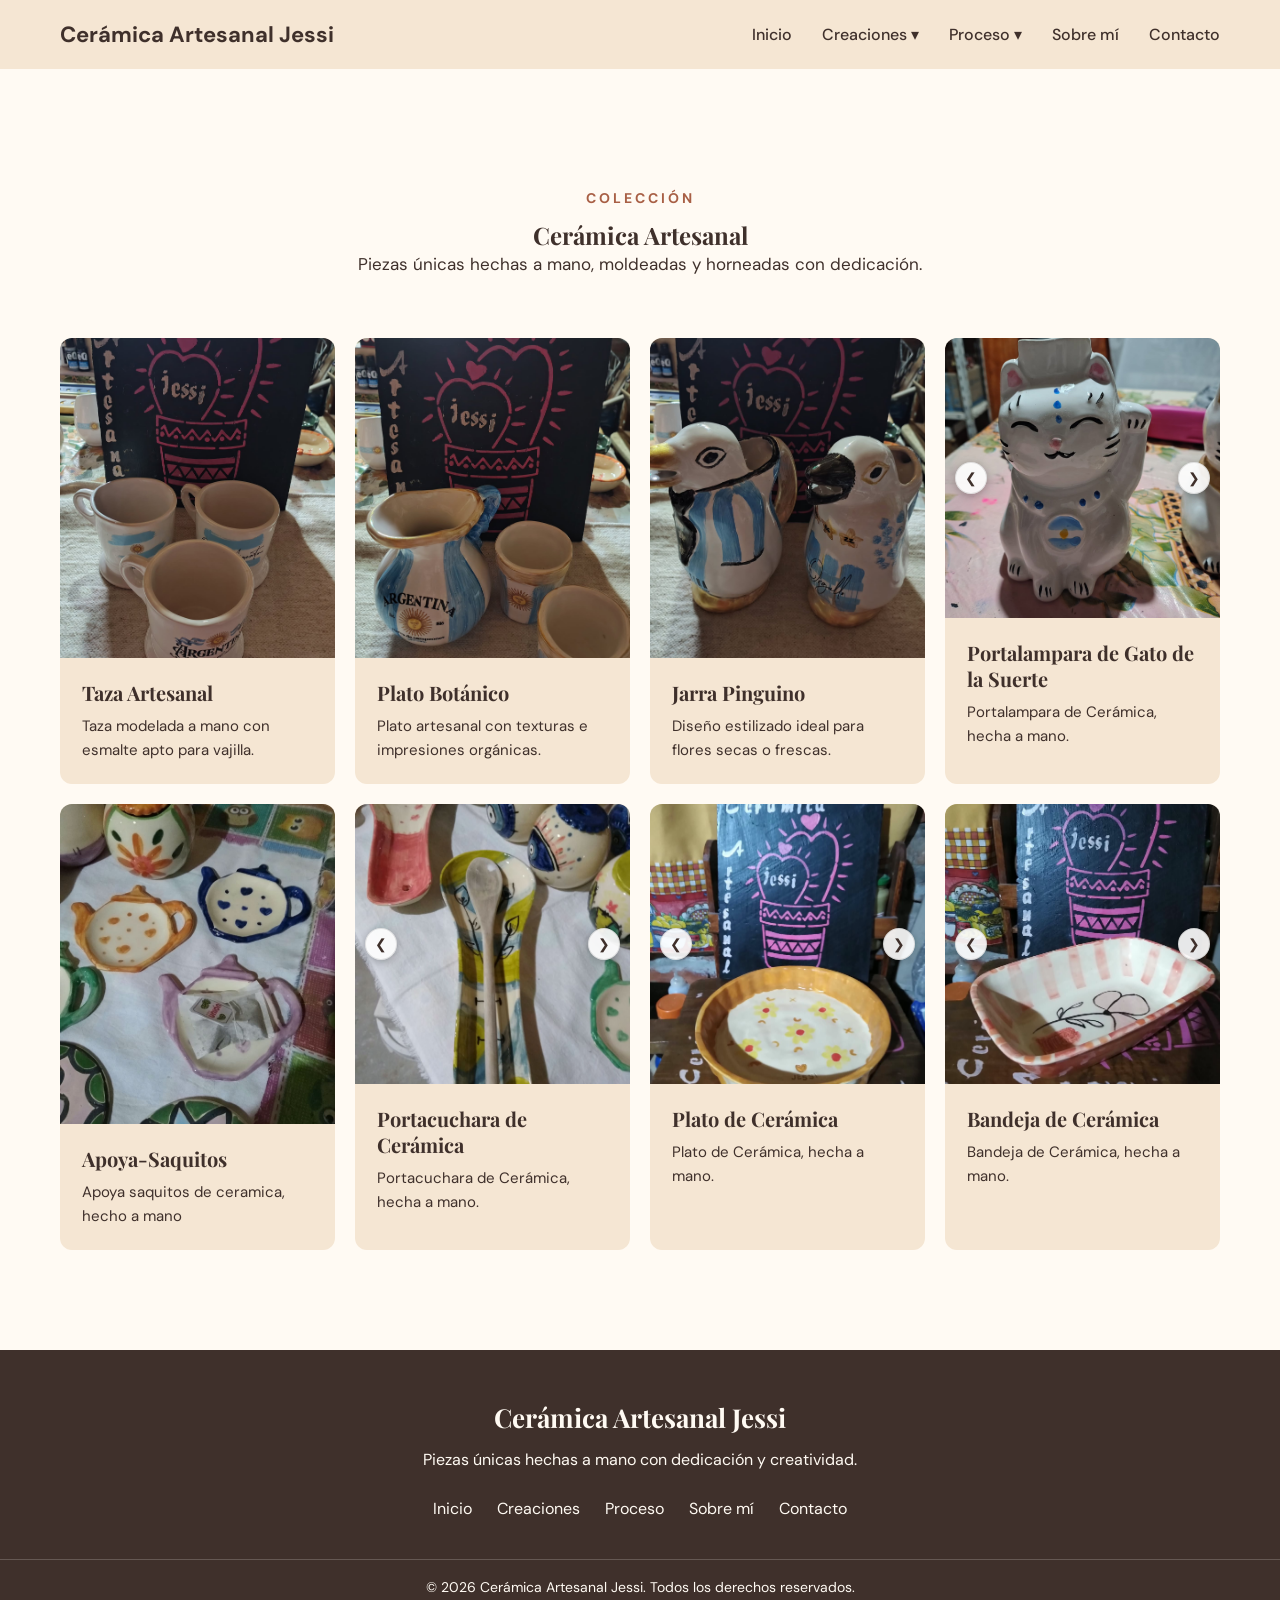
==== commit 0c3bae23: "Version Nueva" ====
--- a/ceramica.html
+++ b/ceramica.html
@@ -79,14 +79,88 @@
                 </div>
 
                 <div class="pieza">
-                    <img src="img/Ceramica/Ceramica3.jpg" alt="Florero de cerámica">
+                    <img src="img/Ceramica/Ceramica3.jpg" alt="Jarra Pinguino">
                     <div class="pieza-info">
-                        <h3>Florero Mínimo</h3>
+                        <h3>Jarra Pinguino</h3>
                         <p>Diseño estilizado ideal para flores secas o frescas.</p>
                     </div>
                 </div>
 
-            </div>
+                <div class="pieza">
+                    <div class="carrusel-imagenes">
+                        <button type="button" class="carrusel-btn prev" aria-label="Imagen anterior">❮</button>
+                        <button type="button" class="carrusel-btn next" aria-label="Siguiente imagen">❯</button>
+
+                        <div class="carrusel-pista">
+                            <img src="img/Ceramica/Ceramica4.jpg" alt="Portalampara de Gato de la Suerte - Logo Argentina">
+                            <img src="img/Ceramica/Ceramica5.jpg" alt="Portalampara de Gato de la Suerte - Logo Rojo">
+                        </div>
+                    </div>
+
+                    <div class="pieza-info">
+                        <h3>Portalampara de Gato de la Suerte</h3>
+                        <p>Portalampara de Cerámica, hecha a mano.</p>
+                    </div>
+                </div>
+
+                <div class="pieza">
+                    <img src="img/Ceramica/Ceramica6.jpeg" alt="ApoyaSaquitos">
+                    <div class="pieza-info">
+                        <h3>Apoya-Saquitos</h3>
+                        <p>Apoya saquitos de ceramica, hecho a mano</p>
+                    </div>
+                </div>
+
+                <div class="pieza">
+                    <div class="carrusel-imagenes">
+                        <button type="button" class="carrusel-btn prev" aria-label="Imagen anterior">❮</button>
+                        <button type="button" class="carrusel-btn next" aria-label="Siguiente imagen">❯</button>
+
+                        <div class="carrusel-pista">
+                            <img src="img/Ceramica/Ceramica7.jpeg" alt="Portacuchara - Hojas">
+                            <img src="img/Ceramica/Ceramica8.jpeg" alt="Portacuchara - Huellas">
+                        </div>
+                    </div>
+
+                    <div class="pieza-info">
+                        <h3>Portacuchara de Cerámica</h3>
+                        <p>Portacuchara de Cerámica, hecha a mano.</p>
+                    </div>
+                </div>
+
+                <div class="pieza">
+                    <div class="carrusel-imagenes">
+                        <button type="button" class="carrusel-btn prev" aria-label="Imagen anterior">❮</button>
+                        <button type="button" class="carrusel-btn next" aria-label="Siguiente imagen">❯</button>
+
+                        <div class="carrusel-pista">
+                            <img src="img/Ceramica/Ceramica9.jpeg" alt="Plato - Flores">
+                            <img src="img/Ceramica/Ceramica10.jpeg" alt="Plato - Cerezas">
+                        </div>
+                    </div>
+
+                    <div class="pieza-info">
+                        <h3>Plato de Cerámica</h3>
+                        <p>Plato de Cerámica, hecha a mano.</p>
+                    </div>
+                </div>
+
+                <div class="pieza">
+                    <div class="carrusel-imagenes">
+                        <button type="button" class="carrusel-btn prev" aria-label="Imagen anterior">❮</button>
+                        <button type="button" class="carrusel-btn next" aria-label="Siguiente imagen">❯</button>
+
+                        <div class="carrusel-pista">
+                            <img src="img/Ceramica/Ceramica11.jpeg" alt="Bandeja - Flor">
+                            <img src="img/Ceramica/Ceramica12.jpeg" alt="Bandeja - Standard">
+                        </div>
+                    </div>
+
+                    <div class="pieza-info">
+                        <h3>Bandeja de Cerámica</h3>
+                        <p>Bandeja de Cerámica, hecha a mano.</p>
+                    </div>
+                </div>
 
         </section>
     </main>
--- a/css/style.css
+++ b/css/style.css
@@ -110,9 +110,12 @@
     padding: 40px 20px;
     background-color: #F5E6D3;
     background-image: linear-gradient(
-        rgba(63, 48, 43, 0.45),
-        rgba(63, 48, 43, 0.45)
-    ), url("../img/hero.jpg");
+        to bottom,
+        #F5E6D3 0%,                      /* Coincide con el color del menú arriba */
+        rgba(63, 48, 43, 0.45) 15%,      /* Capa oscura suave para resaltar texto */
+        rgba(63, 48, 43, 0.45) 85%,      /* Capa oscura suave */
+        #FFFAF3 100%                     /* Coincide con el color de la sección inferior */
+    ), url("../img/hero.jpeg");
     background-size: cover;
     background-position: center;
     background-repeat: no-repeat;
@@ -167,7 +170,7 @@
 .seccion-titulo {
     text-align: center;
     max-width: 700px;
-    margin: 0 auto 60px;
+    margin: 20px auto 60px;
 }
 
 .seccion-titulo .subtitulo {
@@ -181,12 +184,25 @@
 .seccion-titulo h2 {
     font-size: 40px;
     margin-bottom: 15px;
+    position: relative;
+    display: inline-block;
+}
+
+.seccion-titulo h2::after {
+    content: "";
+    display: block;
+    width: 60px;
+    height: 3px;
+    background: #A85F45;
+    margin: 12px auto 0;
+    border-radius: 10px;
 }
 
 .seccion-titulo > p:last-child {
     font-size: 17px;
     line-height: 1.6;
 }
+
 
 /* ==============================
    GALERÍA PRINCIPAL (INDEX)
@@ -244,6 +260,108 @@
     font-size: 15px;
     line-height: 1.6;
     margin: 0;
+}
+
+
+/* ==============================
+   CARRUSEL DE MÚLTIPLES IMÁGENES
+   ============================== */
+
+/* Aseguramos que la tarjeta permita el desborde contenido */
+.pieza {
+    overflow: hidden;
+}
+
+.carrusel-imagenes {
+    position: relative;
+    width: 100%;
+    height: 280px;
+    overflow: hidden; /* Evita que las flechas salgan de la tarjeta */
+}
+
+.carrusel-pista {
+    display: flex;
+    width: 100%;
+    height: 100%;
+    overflow-x: scroll;
+    scroll-snap-type: x mandatory;
+    scrollbar-width: none;
+    -ms-overflow-style: none;
+}
+
+.carrusel-pista::-webkit-scrollbar {
+    display: none;
+}
+
+.carrusel-pista img {
+    min-width: 100%;
+    width: 100%;
+    height: 100%;
+    object-fit: cover;
+    scroll-snap-align: start;
+    flex-shrink: 0;
+}
+
+.carrusel-imagenes::-webkit-scrollbar {
+    display: none;
+}
+
+.carrusel-imagenes img {
+    width: 100%;
+    min-width: 100%; /* Forzado para que cada foto ocupe el 100% exacto de la tarjeta */
+    height: 100%;
+    object-fit: cover;
+    scroll-snap-align: start;
+    scroll-snap-stop: always;
+    flex-shrink: 0;
+}
+
+/* Badge indicador */
+.carrusel-badge {
+    position: absolute;
+    bottom: 10px;
+    right: 10px;
+    background: rgba(63, 48, 43, 0.75);
+    color: #FFF;
+    font-size: 0.75rem;
+    padding: 3px 8px;
+    border-radius: 12px;
+    pointer-events: none;
+    z-index: 2;
+}
+
+/* Estilo para las flechas del carrusel */
+.carrusel-btn {
+    position: absolute;
+    top: 50%;
+    transform: translateY(-50%);
+    background: rgba(255, 255, 255, 0.9);
+    color: #3F302B;
+    border: 1px solid rgba(0, 0, 0, 0.1);
+    width: 32px;
+    height: 32px;
+    border-radius: 50%;
+    font-size: 14px;
+    cursor: pointer;
+    z-index: 10; /* Mantiene las flechas por encima de cualquier foto */
+    display: flex;
+    align-items: center;
+    justify-content: center;
+    box-shadow: 0 2px 8px rgba(0, 0, 0, 0.25);
+    transition: background 0.2s ease, transform 0.2s ease;
+}
+
+.carrusel-btn:hover {
+    background: #FFFFFF;
+    transform: translateY(-50%) scale(1.1);
+}
+
+.carrusel-btn.prev {
+    left: 10px; /* Margen interno para que no se corte */
+}
+
+.carrusel-btn.next {
+    right: 10px; /* Margen interno para que no se corte */
 }
 
 /* ==============================
@@ -319,7 +437,7 @@
    ============================== */
 
 .procesos-principal {
-    padding: 80px 40px;
+    padding: 120px 40px 80px;
     min-height: 70vh;
 }
 
@@ -472,11 +590,12 @@
     height: 100%;
     object-fit: cover;
     display: block;
-    transition: transform 0.5s ease;
+    transition: transform 0.5s ease, filter 0.4s ease;
 }
 
 .categoria-creacion:hover .categoria-imagen img {
     transform: scale(1.05);
+    filter: brightness(1.04);
 }
 
 .categoria-contenido {
@@ -718,22 +837,53 @@
     position: fixed;
     top: 0;
     left: 0;
-    width: 100%;
-    height: 100%;
-    background-color: rgba(0, 0, 0, 0.85);
+    width: 100vw;
+    height: 100vh;
+    background: rgba(0, 0, 0, 0.85);
     display: flex;
     align-items: center;
     justify-content: center;
-    padding: 40px;
     z-index: 9999;
+    backdrop-filter: blur(4px);
+}
+
+.visor img {
+    max-width: 85%;
+    max-height: 85vh;
+    object-fit: contain;
+    border-radius: 4px;
+}
+
+.visor-btn {
+    position: absolute;
+    top: 50%;
+    transform: translateY(-50%);
+    background: rgba(255, 255, 255, 0.2);
+    color: white;
+    border: none;
+    font-size: 24px;
+    padding: 12px 18px;
     cursor: pointer;
-}
-
-.visor img {
-    max-width: 90%;
-    max-height: 90%;
-    object-fit: contain;
-    border-radius: 10px;
+    border-radius: 50%;
+    transition: background 0.3s;
+    user-select: none;
+}
+
+.visor-btn:hover {
+    background: rgba(255, 255, 255, 0.5);
+}
+
+.visor-btn.prev { left: 20px; }
+.visor-btn.next { right: 20px; }
+
+.visor-cerrar {
+    position: absolute;
+    top: 20px;
+    right: 25px;
+    color: white;
+    font-size: 30px;
+    cursor: pointer;
+    font-family: sans-serif;
 }
 
 /* ==============================
@@ -1018,7 +1168,7 @@
 
     /* Procesos en Celular */
     .procesos-principal {
-        padding: 50px 20px;
+        padding: 90px 20px 50px;
     }
 
     .categorias-procesos {
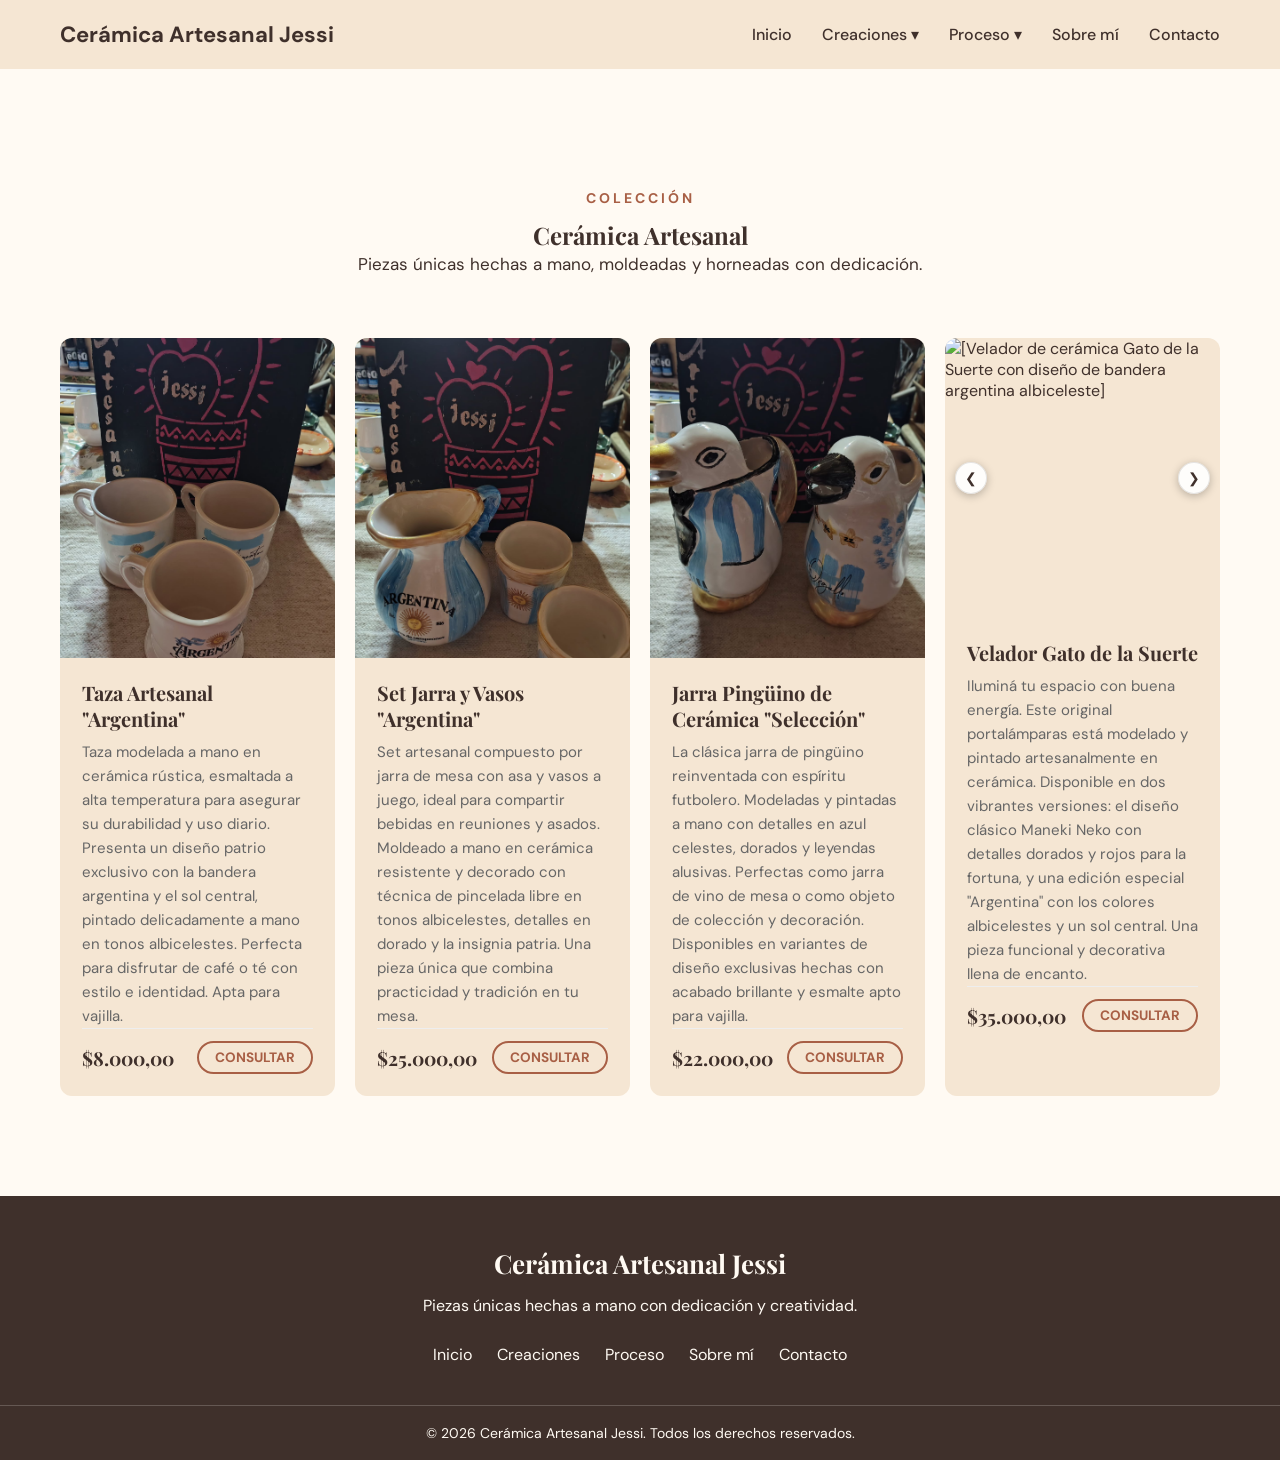
==== commit 09820d6f: "Version Nueva" ====
--- a/ceramica.html
+++ b/ceramica.html
@@ -63,26 +63,55 @@
             <div class="galeria">
 
                 <div class="pieza">
-                    <img src="img/Ceramica/Ceramica1.jpg" alt="Taza de cerámica artesanal">
+                    <img src="img/Ceramica/Ceramica1.jpg" alt="Taza de cerámica artesanal modelada a mano con diseño de la bandera argentina y la palabra Argentina">
+                    
                     <div class="pieza-info">
-                        <h3>Taza Artesanal</h3>
-                        <p>Taza modelada a mano con esmalte apto para vajilla.</p>
+                        <h3>Taza Artesanal "Argentina"</h3>
+                        
+                        <!-- Descripción detallada optimizada -->
+                        <p class="pieza-descripcion-larga">
+                            Taza modelada a mano en cerámica rústica, esmaltada a alta temperatura para asegurar su durabilidad y uso diario. Presenta un diseño patrio exclusivo con la bandera argentina y el sol central, pintado delicadamente a mano en tonos albicelestes. Perfecta para disfrutar de café o té con estilo e identidad. Apta para vajilla.
+                        </p>
+                        
+                        <!-- Bloque de Precio y Consulta -->
+                        <div class="pieza-compra">
+                            <span class="pieza-precio">$8.000,00</span> 
+                            <a href="index.html#contacto" class="btn-consultar">Consultar</a>
+                        </div>
                     </div>
                 </div>
 
                 <div class="pieza">
-                    <img src="img/Ceramica/Ceramica2.jpg" alt="Plato decorativo de cerámica">
+                    <img src="img/Ceramica/Ceramica2.jpg" alt="Juego artesanal de cerámica de jarra y vasos con diseño patrio de la bandera argentina y el sol central">
+                    
                     <div class="pieza-info">
-                        <h3>Plato Botánico</h3>
-                        <p>Plato artesanal con texturas e impresiones orgánicas.</p>
+                        <h3>Set Jarra y Vasos "Argentina"</h3>
+                        
+                        <p class="pieza-descripcion-larga">
+                            Set artesanal compuesto por jarra de mesa con asa y vasos a juego, ideal para compartir bebidas en reuniones y asados. Moldeado a mano en cerámica resistente y decorado con técnica de pincelada libre en tonos albicelestes, detalles en dorado y la insignia patria. Una pieza única que combina practicidad y tradición en tu mesa.
+                        </p>
+                        
+                        <div class="pieza-compra">
+                            <span class="pieza-precio">$25.000,00</span>
+                            <a href="index.html#contacto" class="btn-consultar">Consultar</a>
+                        </div>
                     </div>
                 </div>
 
                 <div class="pieza">
-                    <img src="img/Ceramica/Ceramica3.jpg" alt="Jarra Pinguino">
+                    <img src="img/Ceramica/Ceramica3.jpg" alt="Jarras de cerámica con forma de pingüino tradicional decoradas con motivos de la selección argentina">
+                    
                     <div class="pieza-info">
-                        <h3>Jarra Pinguino</h3>
-                        <p>Diseño estilizado ideal para flores secas o frescas.</p>
+                        <h3>Jarra Pingüino de Cerámica "Selección"</h3>
+                        
+                        <p class="pieza-descripcion-larga">
+                            La clásica jarra de pingüino reinventada con espíritu futbolero. Modeladas y pintadas a mano con detalles en azul celestes, dorados y leyendas alusivas. Perfectas como jarra de vino de mesa o como objeto de colección y decoración. Disponibles en variantes de diseño exclusivas hechas con acabado brillante y esmalte apto para vajilla.
+                        </p>
+                        
+                        <div class="pieza-compra">
+                            <span class="pieza-precio">$22.000,00</span>
+                            <a href="index.html#contacto" class="btn-consultar">Consultar</a>
+                        </div>
                     </div>
                 </div>
 
@@ -92,73 +121,24 @@
                         <button type="button" class="carrusel-btn next" aria-label="Siguiente imagen">❯</button>
 
                         <div class="carrusel-pista">
-                            <img src="img/Ceramica/Ceramica4.jpg" alt="Portalampara de Gato de la Suerte - Logo Argentina">
-                            <img src="img/Ceramica/Ceramica5.jpg" alt="Portalampara de Gato de la Suerte - Logo Rojo">
+                            <img src="img/ceramica/Ceramica4.jpg" alt="[Velador de cerámica Gato de la Suerte con diseño de bandera argentina albiceleste]">
+                            <img src="img/ceramica/Ceramica5.jpg" alt="[Velador de cerámica Gato de la Suerte con diseño clásico dorado y rojo]">
                         </div>
                     </div>
 
                     <div class="pieza-info">
-                        <h3>Portalampara de Gato de la Suerte</h3>
-                        <p>Portalampara de Cerámica, hecha a mano.</p>
-                    </div>
-                </div>
+                        <h3>Velador Gato de la Suerte</h3>
+        
+                        <!-- Descripción detallada -->
+                        <p class="pieza-descripcion-larga">
+                            Iluminá tu espacio con buena energía. Este original portalámparas está modelado y pintado artesanalmente en cerámica. Disponible en dos vibrantes versiones: el diseño clásico Maneki Neko con detalles dorados y rojos para la fortuna, y una edición especial "Argentina" con los colores albicelestes y un sol central. Una pieza funcional y decorativa llena de encanto.
+                        </p>
 
-                <div class="pieza">
-                    <img src="img/Ceramica/Ceramica6.jpeg" alt="ApoyaSaquitos">
-                    <div class="pieza-info">
-                        <h3>Apoya-Saquitos</h3>
-                        <p>Apoya saquitos de ceramica, hecho a mano</p>
-                    </div>
-                </div>
+                        <div class="pieza-compra">
+                            <span class="pieza-precio">$35.000,00</span>
+                            <a href="index.html#contacto" class="btn-consultar">Consultar</a>
+                        </div>
 
-                <div class="pieza">
-                    <div class="carrusel-imagenes">
-                        <button type="button" class="carrusel-btn prev" aria-label="Imagen anterior">❮</button>
-                        <button type="button" class="carrusel-btn next" aria-label="Siguiente imagen">❯</button>
-
-                        <div class="carrusel-pista">
-                            <img src="img/Ceramica/Ceramica7.jpeg" alt="Portacuchara - Hojas">
-                            <img src="img/Ceramica/Ceramica8.jpeg" alt="Portacuchara - Huellas">
-                        </div>
-                    </div>
-
-                    <div class="pieza-info">
-                        <h3>Portacuchara de Cerámica</h3>
-                        <p>Portacuchara de Cerámica, hecha a mano.</p>
-                    </div>
-                </div>
-
-                <div class="pieza">
-                    <div class="carrusel-imagenes">
-                        <button type="button" class="carrusel-btn prev" aria-label="Imagen anterior">❮</button>
-                        <button type="button" class="carrusel-btn next" aria-label="Siguiente imagen">❯</button>
-
-                        <div class="carrusel-pista">
-                            <img src="img/Ceramica/Ceramica9.jpeg" alt="Plato - Flores">
-                            <img src="img/Ceramica/Ceramica10.jpeg" alt="Plato - Cerezas">
-                        </div>
-                    </div>
-
-                    <div class="pieza-info">
-                        <h3>Plato de Cerámica</h3>
-                        <p>Plato de Cerámica, hecha a mano.</p>
-                    </div>
-                </div>
-
-                <div class="pieza">
-                    <div class="carrusel-imagenes">
-                        <button type="button" class="carrusel-btn prev" aria-label="Imagen anterior">❮</button>
-                        <button type="button" class="carrusel-btn next" aria-label="Siguiente imagen">❯</button>
-
-                        <div class="carrusel-pista">
-                            <img src="img/Ceramica/Ceramica11.jpeg" alt="Bandeja - Flor">
-                            <img src="img/Ceramica/Ceramica12.jpeg" alt="Bandeja - Standard">
-                        </div>
-                    </div>
-
-                    <div class="pieza-info">
-                        <h3>Bandeja de Cerámica</h3>
-                        <p>Bandeja de Cerámica, hecha a mano.</p>
                     </div>
                 </div>
 
--- a/css/style.css
+++ b/css/style.css
@@ -264,6 +264,58 @@
 
 
 /* ==============================
+   NUEVO BLOQUE DE PRECIO Y CONSULTA
+   ============================== */
+
+/* Estilo para la descripción larga */
+.pieza-descripcion-larga {
+    font-size: 0.9rem;
+    color: #666; /* Gris más suave */
+    line-height: 1.5;
+    margin-bottom: 15px; /* Separación con el bloque de precio */
+}
+
+/* Contenedor de Precio y Botón */
+.pieza-compra {
+    display: flex;
+    justify-content: space-between; /* Separa precio a la izq, botón a la der */
+    align-items: center;
+    border-top: 1px solid #EEE; /* Línea sutil separadora */
+    padding-top: 12px;
+    margin-top: auto; /* Empuja este bloque al fondo de la info */
+}
+
+/* Estilo del Precio */
+.pieza-precio {
+    font-size: 1.2rem;
+    font-weight: bold;
+    color: #3F302B; /* Tono marrón oscuro */
+    font-family: 'Playfair Display', serif; /* Usamos la fuente de títulos */
+}
+
+/* Estilo del Botón de Consultar */
+.btn-consultar {
+    display: inline-block;
+    background-color: transparent;
+    color: #A85F45; /* Tono terracota */
+    border: 2px solid #A85F45;
+    padding: 6px 16px;
+    border-radius: 20px;
+    font-size: 0.85rem;
+    font-weight: bold;
+    text-transform: uppercase;
+    text-decoration: none;
+    transition: all 0.3s ease;
+}
+
+.btn-consultar:hover {
+    background-color: #A85F45;
+    color: #FFF;
+    box-shadow: 0 4px 8px rgba(168, 95, 69, 0.3);
+}
+
+
+/* ==============================
    CARRUSEL DE MÚLTIPLES IMÁGENES
    ============================== */
 
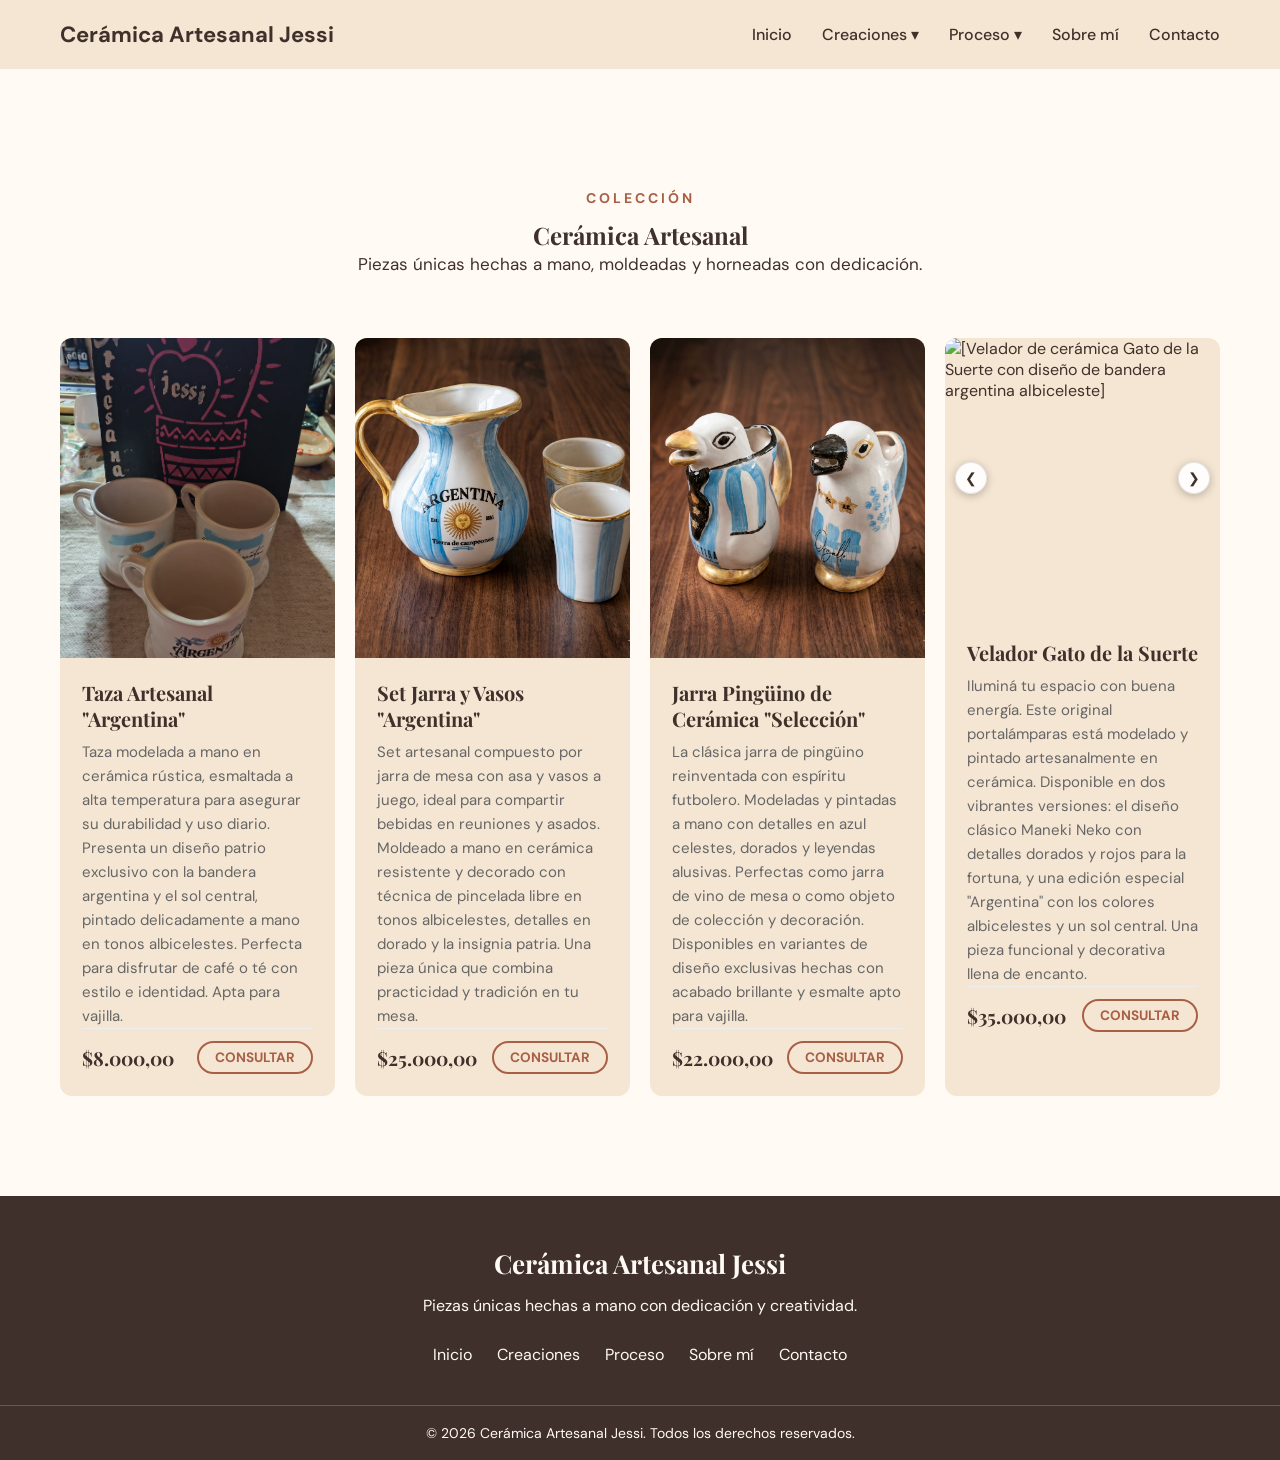
==== commit 28bb52ea: "Version Nueva" ====
--- a/ceramica.html
+++ b/ceramica.html
@@ -33,6 +33,7 @@
                 <li><a href="sahumerios.html">Sahumerios</a></li>
                 <li><a href="jabones.html">Jabones</a></li>
                 <li><a href="velas.html">Velas</a></li>
+                <li><a href="yeso.html">Yeso</a></li>
             </ul>
         </li>
         <li class="dropdown">
@@ -42,6 +43,7 @@
                 <li><a href="proceso-sahumerios.html">Proceso de Sahumerios</a></li>
                 <li><a href="proceso-jabones.html">Proceso de Jabones</a></li>
                 <li><a href="proceso-velas.html">Proceso de Velas</a></li>
+                <li><a href="proceso-yeso.html">Proceso de piezas de yeso</a></li>
             </ul>
         </li>
         <li><a href="index.html#sobre-mi">Sobre mí</a></li>
@@ -82,7 +84,7 @@
                 </div>
 
                 <div class="pieza">
-                    <img src="img/Ceramica/Ceramica2.jpg" alt="Juego artesanal de cerámica de jarra y vasos con diseño patrio de la bandera argentina y el sol central">
+                    <img src="img/Ceramica/Ceramica2.jpeg" alt="Juego artesanal de cerámica de jarra y vasos con diseño patrio de la bandera argentina y el sol central">
                     
                     <div class="pieza-info">
                         <h3>Set Jarra y Vasos "Argentina"</h3>
@@ -123,6 +125,7 @@
                         <div class="carrusel-pista">
                             <img src="img/ceramica/Ceramica4.jpg" alt="[Velador de cerámica Gato de la Suerte con diseño de bandera argentina albiceleste]">
                             <img src="img/ceramica/Ceramica5.jpg" alt="[Velador de cerámica Gato de la Suerte con diseño clásico dorado y rojo]">
+                            <img src="img/ceramica/Ceramica6.jpg" alt="[Velador de cerámica Gato de la Suerte con diseño azul y blanco]">
                         </div>
                     </div>
 
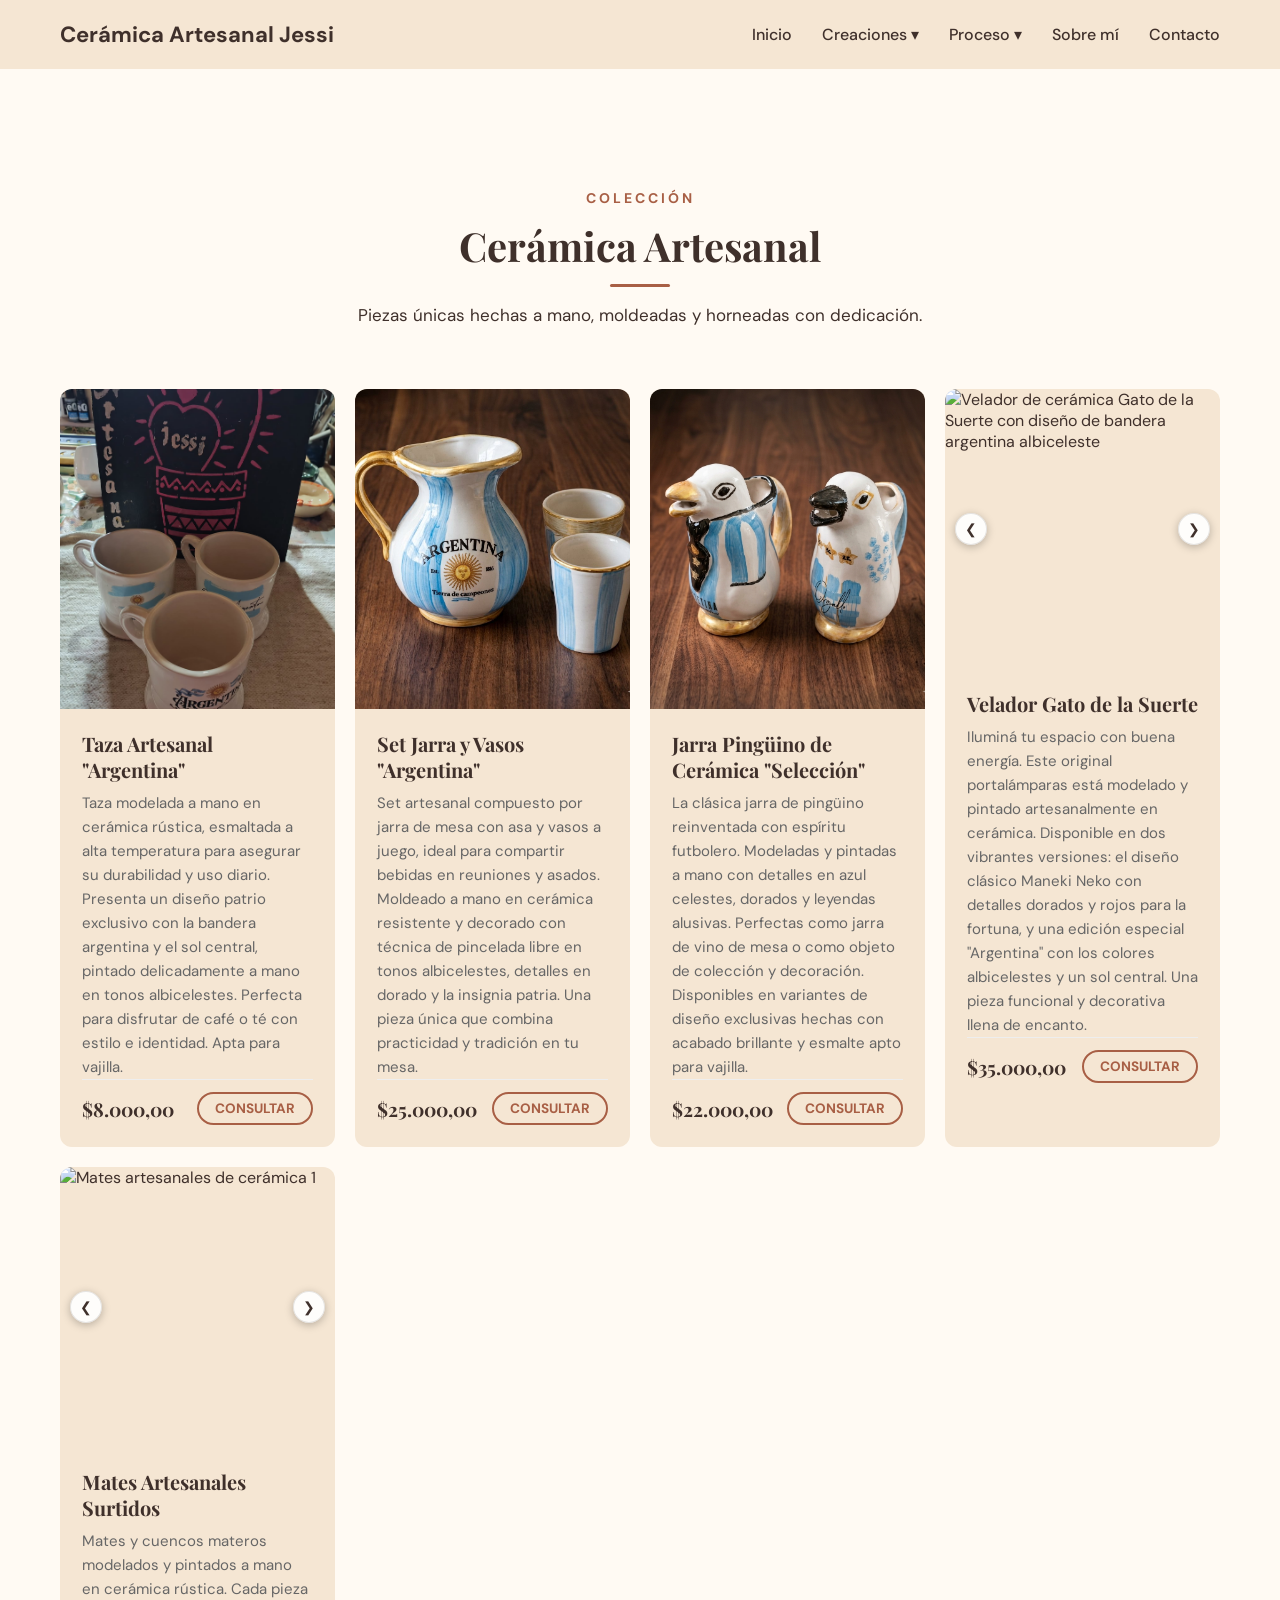
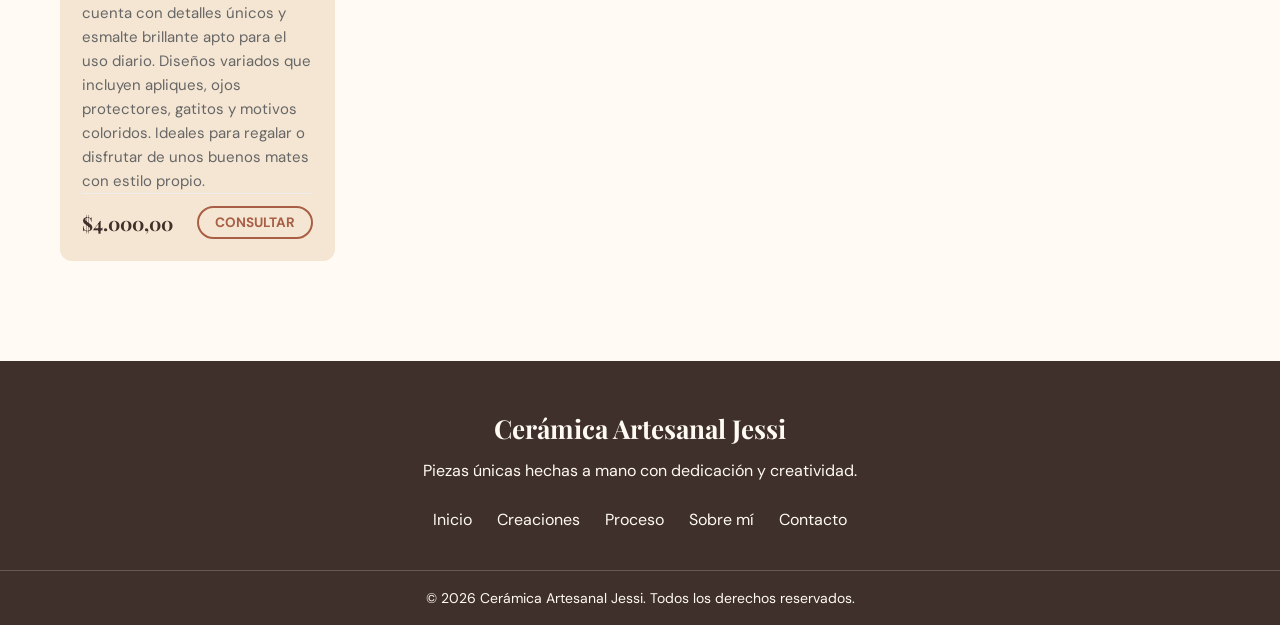
==== commit 4f62e81a: "Version Nueva" ====
--- a/ceramica.html
+++ b/ceramica.html
@@ -56,7 +56,7 @@
 
             <div class="seccion-titulo">
                 <p class="subtitulo">COLECCIÓN</p>
-                <h1>Cerámica Artesanal</h1>
+                <h2>Cerámica Artesanal</h2>
                 <p>
                     Piezas únicas hechas a mano, moldeadas y horneadas con dedicación.
                 </p>
@@ -123,9 +123,9 @@
                         <button type="button" class="carrusel-btn next" aria-label="Siguiente imagen">❯</button>
 
                         <div class="carrusel-pista">
-                            <img src="img/ceramica/Ceramica4.jpg" alt="[Velador de cerámica Gato de la Suerte con diseño de bandera argentina albiceleste]">
-                            <img src="img/ceramica/Ceramica5.jpg" alt="[Velador de cerámica Gato de la Suerte con diseño clásico dorado y rojo]">
-                            <img src="img/ceramica/Ceramica6.jpg" alt="[Velador de cerámica Gato de la Suerte con diseño azul y blanco]">
+                            <img src="img/ceramica/Ceramica4.jpg" alt="Velador de cerámica Gato de la Suerte con diseño de bandera argentina albiceleste">
+                            <img src="img/ceramica/Ceramica5.jpg" alt="Velador de cerámica Gato de la Suerte con diseño clásico dorado y rojo">
+                            <img src="img/ceramica/Ceramica6.jpg" alt="Velador de cerámica Gato de la Suerte con diseño azul y blanco">
                         </div>
                     </div>
 
@@ -144,6 +144,35 @@
 
                     </div>
                 </div>
+
+
+                <div class="pieza">
+                    <div class="carrusel-imagenes">
+                        <button type="button" class="carrusel-btn prev" aria-label="Imagen anterior">❮</button>
+                        <button type="button" class="carrusel-btn next" aria-label="Siguiente imagen">❯</button>
+
+                        <div class="carrusel-pista">
+                            <img src="img/ceramica/Ceramica7.jpg" alt="Mates artesanales de cerámica 1">
+                            <img src="img/ceramica/Ceramica8.jpg" alt="Mates artesanales de cerámica 2">
+                        </div>
+                    </div>
+
+                    <div class="pieza-info">
+                        <h3>Mates Artesanales Surtidos</h3>
+        
+                        <!-- Descripción detallada -->
+                        <p class="pieza-descripcion-larga">
+                            Mates y cuencos materos modelados y pintados a mano en cerámica rústica. Cada pieza cuenta con detalles únicos y esmalte brillante apto para el uso diario. Diseños variados que incluyen apliques, ojos protectores, gatitos y motivos coloridos. Ideales para regalar o disfrutar de unos buenos mates con estilo propio.
+                        </p>
+
+                        <div class="pieza-compra">
+                            <span class="pieza-precio">$4.000,00</span>
+                            <a href="index.html#contacto" class="btn-consultar">Consultar</a>
+                        </div>
+
+                    </div>
+                </div>
+
 
         </section>
     </main>
